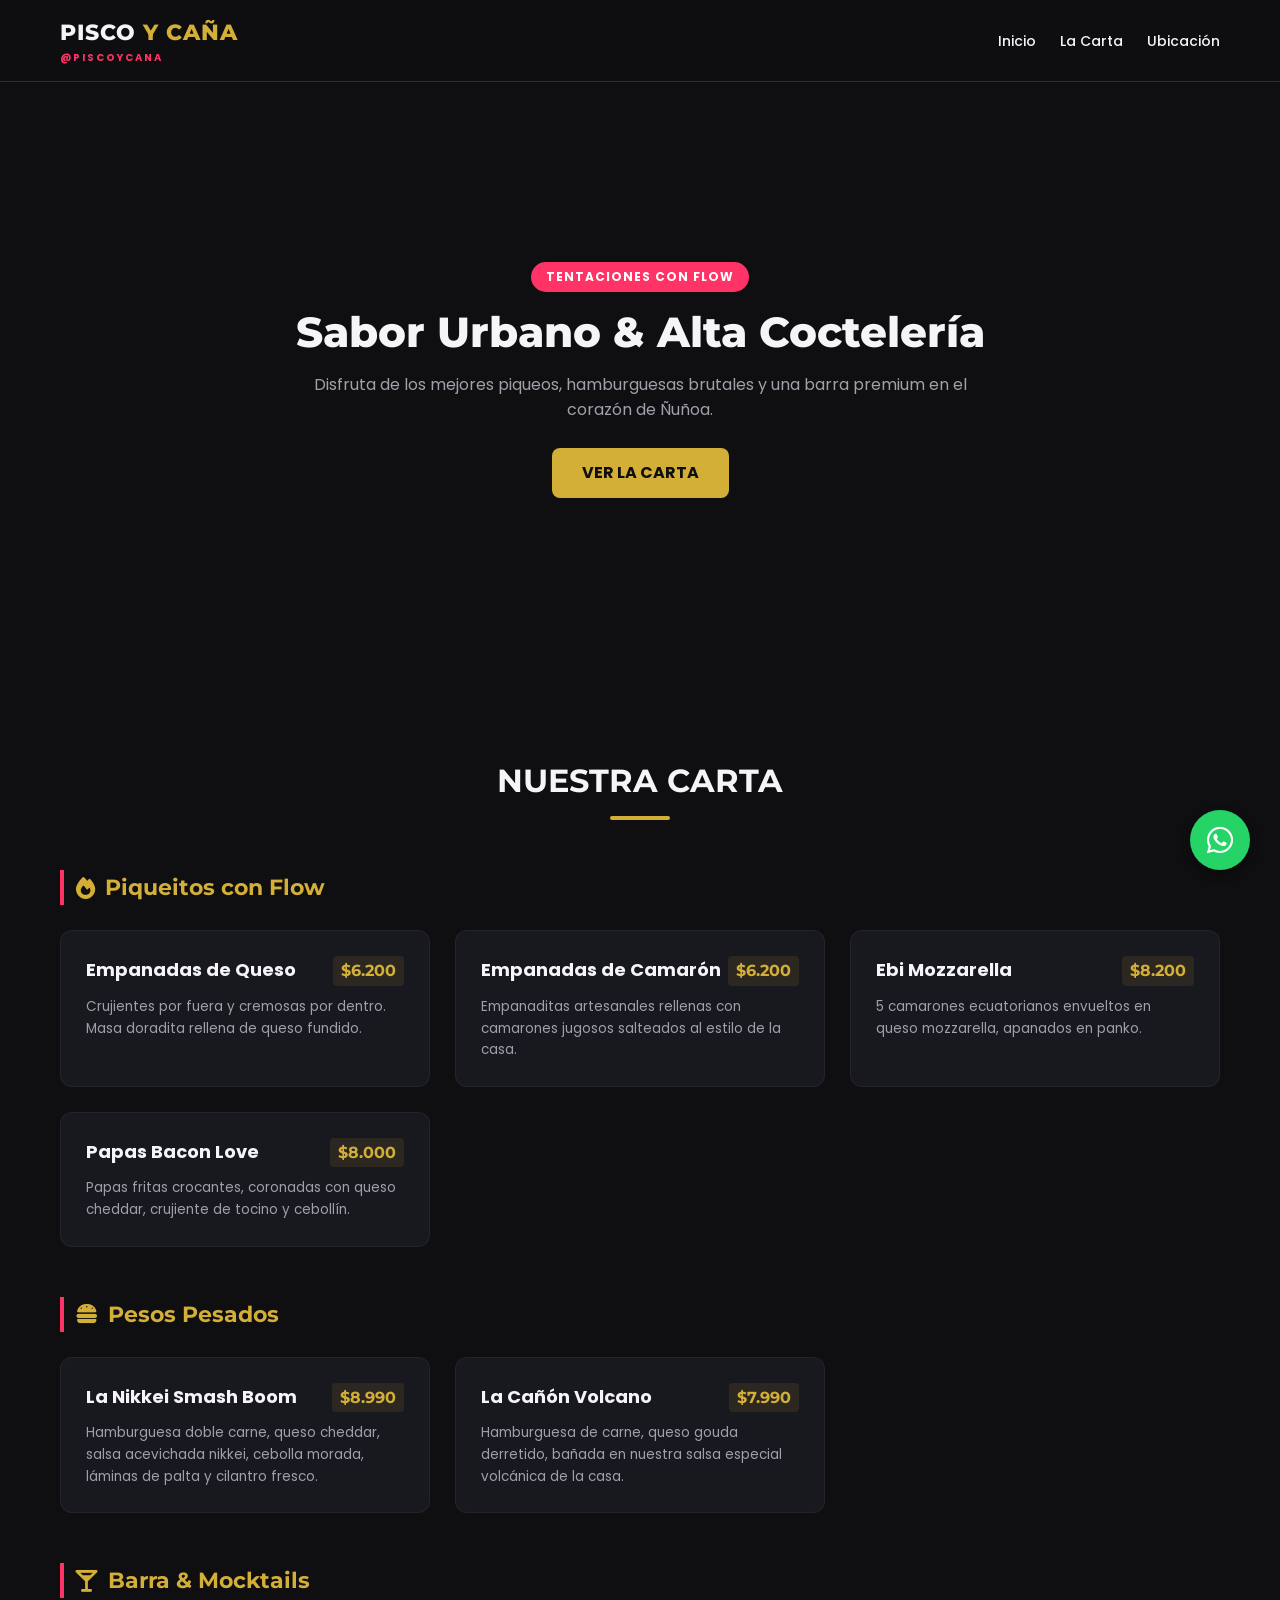
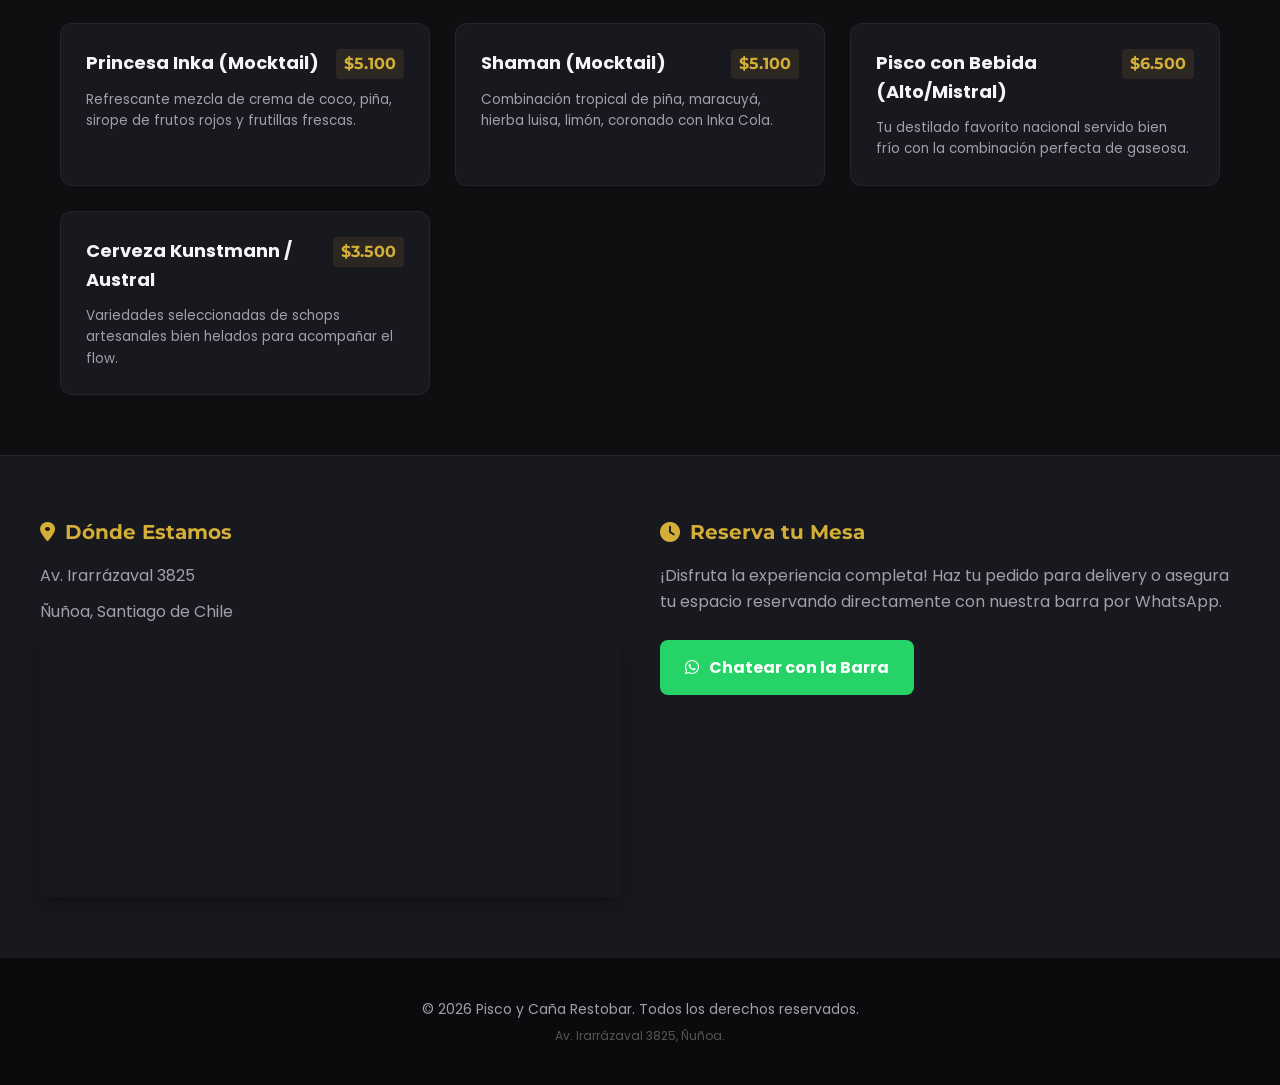
==== index.html @ 6d66ce3b "Add files via upload" ====
<!DOCTYPE html>
<html lang="es">
<head>
    <meta charset="UTF-8">
    <meta name="viewport" content="width=device-width, initial-scale=1.0">
    <title>Pisco y Caña | Restobar Ñuñoa</title>
    <link rel="stylesheet" href="style.css">
    <link rel="stylesheet" href="https://cdnjs.cloudflare.com/ajax/libs/font-awesome/6.4.0/css/all.min.css">
    <link href="https://fonts.googleapis.com/css2?family=Montserrat:wght@400;600;800&family=Poppins:wght@300;500;700&display=swap" rel="stylesheet">
</head>
<body>

    <header>
        <div class="header-container">
            <div class="logo">
                <h1>Pisco <span>y Caña</span></h1>
                <p class="tagline">@PISCOYCANA</p>
            </div>
            <nav>
                <a href="#inicio">Inicio</a>
                <a href="#carta">La Carta</a>
                <a href="#ubicacion">Ubicación</a>
            </nav>
        </div>
    </header>

    <section id="inicio" class="hero">
        <div class="hero-overlay"></div>
        <div class="hero-content">
            <span class="badge">Tentaciones con Flow</span>
            <h2>Sabor Urbano & Alta Coctelería</h2>
            <p>Disfruta de los mejores piqueos, hamburguesas brutales y una barra premium en el corazón de Ñuñoa.</p>
            <a href="#carta" class="btn-primary">Ver la Carta</a>
        </div>
    </section>

    <section id="carta" class="menu-section">
        <div class="section-title">
            <h2>Nuestra Carta</h2>
            <div class="divider"></div>
        </div>

        <div class="menu-category">
            <h3><i class="fa-solid fa-fire"></i> Piqueitos con Flow</h3>
            <div class="menu-grid">
                <div class="menu-item">
                    <div class="item-header">
                        <h4>Empanadas de Queso</h4>
                        <span class="price">$6.200</span>
                    </div>
                    <p>Crujientes por fuera y cremosas por dentro. Masa doradita rellena de queso fundido.</p>
                </div>
                <div class="menu-item">
                    <div class="item-header">
                        <h4>Empanadas de Camarón</h4>
                        <span class="price">$6.200</span>
                    </div>
                    <p>Empanaditas artesanales rellenas con camarones jugosos salteados al estilo de la casa.</p>
                </div>
                <div class="menu-item">
                    <div class="item-header">
                        <h4>Ebi Mozzarella</h4>
                        <span class="price">$8.200</span>
                    </div>
                    <p>5 camarones ecuatorianos envueltos en queso mozzarella, apanados en panko.</p>
                </div>
                <div class="menu-item">
                    <div class="item-header">
                        <h4>Papas Bacon Love</h4>
                        <span class="price">$8.000</span>
                    </div>
                    <p>Papas fritas crocantes, coronadas con queso cheddar, crujiente de tocino y cebollín.</p>
                </div>
            </div>
        </div>

        <div class="menu-category">
            <h3><i class="fa-solid fa-hamburger"></i> Pesos Pesados</h3>
            <div class="menu-grid">
                <div class="menu-item">
                    <div class="item-header">
                        <h4>La Nikkei Smash Boom</h4>
                        <span class="price">$8.990</span>
                    </div>
                    <p>Hamburguesa doble carne, queso cheddar, salsa acevichada nikkei, cebolla morada, láminas de palta y cilantro fresco.</p>
                </div>
                <div class="menu-item">
                    <div class="item-header">
                        <h4>La Cañón Volcano</h4>
                        <span class="price">$7.990</span>
                    </div>
                    <p>Hamburguesa de carne, queso gouda derretido, bañada en nuestra salsa especial volcánica de la casa.</p>
                </div>
            </div>
        </div>

        <div class="menu-category">
            <h3><i class="fa-solid fa-glass-martini-alt"></i> Barra & Mocktails</h3>
            <div class="menu-grid">
                <div class="menu-item">
                    <div class="item-header">
                        <h4>Princesa Inka (Mocktail)</h4>
                        <span class="price">$5.100</span>
                    </div>
                    <p>Refrescante mezcla de crema de coco, piña, sirope de frutos rojos y frutillas frescas.</p>
                </div>
                <div class="menu-item">
                    <div class="item-header">
                        <h4>Shaman (Mocktail)</h4>
                        <span class="price">$5.100</span>
                    </div>
                    <p>Combinación tropical de piña, maracuyá, hierba luisa, limón, coronado con Inka Cola.</p>
                </div>
                <div class="menu-item">
                    <div class="item-header">
                        <h4>Pisco con Bebida (Alto/Mistral)</h4>
                        <span class="price">$6.500</span>
                    </div>
                    <p>Tu destilado favorito nacional servido bien frío con la combinación perfecta de gaseosa.</p>
                </div>
                <div class="menu-item">
                    <div class="item-header">
                        <h4>Cerveza Kunstmann / Austral</h4>
                        <span class="price">$3.500</span>
                    </div>
                    <p>Variedades seleccionadas de schops artesanales bien helados para acompañar el flow.</p>
                </div>
            </div>
        </div>
    </section>

    <section id="ubicacion" class="info-section">
        <div class="info-container">
            <div class="info-block">
                <h3><i class="fa-solid fa-location-dot"></i> Dónde Estamos</h3>
                <p>Av. Irarrázaval 3825</p>
                <p>Ñuñoa, Santiago de Chile</p>
                <div class="map-placeholder">
                    <iframe 
                        src="https://maps.google.com/maps?q=Av%20Irarr%C3%A1zaval%203825%20%C3%B1u%C3%B1oa&t=&z=15&ie=UTF-8&iwloc=&output=embed" 
                        width="100%" height="250" style="border:0; border-radius: 12px;" allowfullscreen="" loading="lazy">
                    </iframe>
                </div>
            </div>
            <div class="info-block">
                <h3><i class="fa-solid fa-clock"></i> Reserva tu Mesa</h3>
                <p>¡Disfruta la experiencia completa! Haz tu pedido para delivery o asegura tu espacio reservando directamente con nuestra barra por WhatsApp.</p>
                <a href="https://wa.me/56967395492?text=Hola%20Pisco%20y%20Ca%C3%B1a%2C%20quiero%20hacer%20una%20reserva%20o%20pedido%20por%20favor" target="_blank" class="btn-whatsapp-large">
                    <i class="fa-brands fa-whatsapp"></i> Chatear con la Barra
                </a>
            </div>
        </div>
    </section>

    <footer>
        <p>© 2026 Pisco y Caña Restobar. Todos los derechos reservados.</p>
        <p class="sub-footer">Av. Irarrázaval 3825, Ñuñoa.</p>
    </footer>

    <a href="https://wa.me/56967395492?text=Hola%20Pisco%20y%20Ca%C3%B1a%2C%20me%20gustar%C3%ADa%20hacer%20una%20consulta" class="whatsapp-float" target="_blank" rel="noopener noreferrer" title="Escríbenos por WhatsApp">
        <i class="fa-brands fa-whatsapp"></i>
    </a>

</body>
</html>
---- style.css ----
/* RESET GENERAL */
* {
    margin: 0;
    padding: 0;
    box-sizing: border-box;
    scroll-behavior: smooth;
}

:root {
    --bg-dark: #0f0f12;
    --bg-card: #18181f;
    --accent-gold: #d4af37;
    --accent-neon: #ff3366;
    --text-white: #f5f5f7;
    --text-muted: #a0a0ab;
    --font-heading: 'Montserrat', sans-serif;
    --font-body: 'Poppins', sans-serif;
}

body {
    background-color: var(--bg-dark);
    color: var(--text-white);
    font-family: var(--font-body);
    line-height: 1.6;
}

/* HEADER Y NAVEGACIÓN */
header {
    background-color: rgba(15, 15, 18, 0.95);
    position: fixed;
    top: 0;
    width: 100%;
    z-index: 1000;
    border-bottom: 1px solid rgba(212, 175, 55, 0.2);
    backdrop-filter: blur(8px);
}

.header-container {
    max-width: 1200px;
    margin: 0 auto;
    display: flex;
    justify-content: space-between;
    align-items: center;
    padding: 15px 20px;
}

.logo h1 {
    font-family: var(--font-heading);
    font-size: 22px;
    font-weight: 800;
    text-transform: uppercase;
    letter-spacing: 1px;
}

.logo span {
    color: var(--accent-gold);
}

.logo .tagline {
    font-size: 10px;
    color: var(--accent-neon);
    letter-spacing: 2px;
    font-weight: bold;
}

nav a {
    color: var(--text-white);
    text-decoration: none;
    margin-left: 20px;
    font-weight: 500;
    font-size: 14px;
    transition: color 0.3s;
}

nav a:hover {
    color: var(--accent-gold);
}

/* HERO SECTION */
.hero {
    height: 70vh;
    background: url('https://images.unsplash.com/photo-1514362545857-3bc16c4c7d1b?q=80&w=1200') no-repeat center center/cover;
    position: relative;
    display: flex;
    align-items: center;
    justify-content: center;
    text-align: center;
    padding: 0 20px;
    margin-top: 65px;
}

.hero-overlay {
    position: absolute;
    top: 0;
    left: 0;
    width: 100%;
    height: 100%;
    background: linear-gradient(to bottom, rgba(15,15,18,0.6), rgba(15,15,18,1));
}

.hero-content {
    position: relative;
    z-index: 10;
    max-width: 700px;
}

.badge {
    background-color: var(--accent-neon);
    color: white;
    padding: 5px 15px;
    border-radius: 50px;
    font-size: 12px;
    font-weight: bold;
    text-transform: uppercase;
    display: inline-block;
    margin-bottom: 15px;
    letter-spacing: 1px;
}

.hero h2 {
    font-family: var(--font-heading);
    font-size: 42px;
    font-weight: 800;
    margin-bottom: 15px;
    line-height: 1.2;
}

.hero p {
    color: var(--text-muted);
    font-size: 16px;
    margin-bottom: 25px;
}

.btn-primary {
    background-color: var(--accent-gold);
    color: var(--bg-dark);
    padding: 12px 30px;
    border-radius: 8px;
    text-decoration: none;
    font-weight: 700;
    text-transform: uppercase;
    transition: transform 0.3s, background-color 0.3s;
    display: inline-block;
}

.btn-primary:hover {
    transform: translateY(-2px);
    background-color: #fff;
}

/* CARTA SECCIÓN */
.menu-section {
    max-width: 1200px;
    margin: 60px auto;
    padding: 0 20px;
}

.section-title {
    text-align: center;
    margin-bottom: 50px;
}

.section-title h2 {
    font-family: var(--font-heading);
    font-size: 32px;
    text-transform: uppercase;
}

.divider {
    width: 60px;
    height: 4px;
    background-color: var(--accent-gold);
    margin: 10px auto 0;
    border-radius: 2px;
}

.menu-category {
    margin-bottom: 50px;
}

.menu-category h3 {
    font-family: var(--font-heading);
    color: var(--accent-gold);
    font-size: 22px;
    margin-bottom: 25px;
    border-left: 4px solid var(--accent-neon);
    padding-left: 12px;
    display: flex;
    align-items: center;
    gap: 10px;
}

.menu-grid {
    display: grid;
    grid-template-columns: repeat(auto-fill, minmax(340px, 1fr));
    gap: 25px;
}

.menu-item {
    background-color: var(--bg-card);
    padding: 25px;
    border-radius: 12px;
    border: 1px solid rgba(255, 255, 255, 0.05);
    transition: transform 0.3s, border-color 0.3s;
}

.menu-item:hover {
    transform: translateY(-4px);
    border-color: rgba(212, 175, 55, 0.3);
}

.item-header {
    display: flex;
    justify-content: space-between;
    align-items: flex-start;
    margin-bottom: 10px;
}

.item-header h4 {
    font-size: 18px;
    font-weight: 700;
    color: var(--text-white);
}

.price {
    color: var(--accent-gold);
    font-weight: 700;
    font-family: var(--font-heading);
    font-size: 16px;
    background-color: rgba(212, 175, 55, 0.1);
    padding: 2px 8px;
    border-radius: 4px;
}

.menu-item p {
    color: var(--text-muted);
    font-size: 13.5px;
}

/* INFORMACIÓN & RESERVAS */
.info-section {
    background-color: var(--bg-card);
    padding: 60px 20px;
    border-top: 1px solid rgba(255, 255, 255, 0.05);
}

.info-container {
    max-width: 1200px;
    margin: 0 auto;
    display: grid;
    grid-template-columns: repeat(auto-fit, minmax(300px, 1fr));
    gap: 40px;
}

.info-block h3 {
    font-family: var(--font-heading);
    color: var(--accent-gold);
    font-size: 20px;
    margin-bottom: 15px;
    display: flex;
    align-items: center;
    gap: 10px;
}

.info-block p {
    color: var(--text-muted);
    margin-bottom: 10px;
}

.map-placeholder {
    margin-top: 15px;
    box-shadow: 0 10px 20px rgba(0,0,0,0.3);
}

.btn-whatsapp-large {
    background-color: #25d366;
    color: white;
    padding: 15px 25px;
    border-radius: 8px;
    text-decoration: none;
    font-weight: 700;
    display: inline-flex;
    align-items: center;
    gap: 10px;
    margin-top: 15px;
    transition: background-color 0.3s, transform 0.3s;
}

.btn-whatsapp-large:hover {
    background-color: #1ebd58;
    transform: translateY(-2px);
}

/* FOOTER */
footer {
    text-align: center;
    padding: 40px 20px;
    border-top: 1px solid rgba(255, 255, 255, 0.05);
    background-color: #0b0b0d;
}

footer p {
    font-size: 14px;
    color: var(--text-muted);
}

.sub-footer {
    font-size: 12px;
    color: rgba(255, 255, 255, 0.3);
    margin-top: 5px;
}

/* BOTÓN FLOTANTE WHATSAPP */
.whatsapp-float {
    position: fixed;
    width: 60px;
    height: 60px;
    bottom: 30px;
    right: 30px;
    background-color: #25d366;
    color: #fff;
    border-radius: 50px;
    text-align: center;
    font-size: 30px;
    box-shadow: 0px 4px 10px rgba(0, 0, 0, 0.4);
    z-index: 100;
    display: flex;
    align-items: center;
    justify-content: center;
    text-decoration: none;
    transition: transform 0.3s ease;
}

.whatsapp-float:hover {
    transform: scale(1.1);
    background-color: #1ebd58;
}

/* RESPONSIVE DESIGN (Pantallas Pequeñas) */
@media (max-width: 768px) {
    .header-container {
        flex-direction: column;
        gap: 10px;
    }
    
    nav a {
        margin: 0 10px;
    }

    .hero h2 {
        font-size: 30px;
    }

    .menu-grid {
        grid-template-columns: 1fr;
    }
}
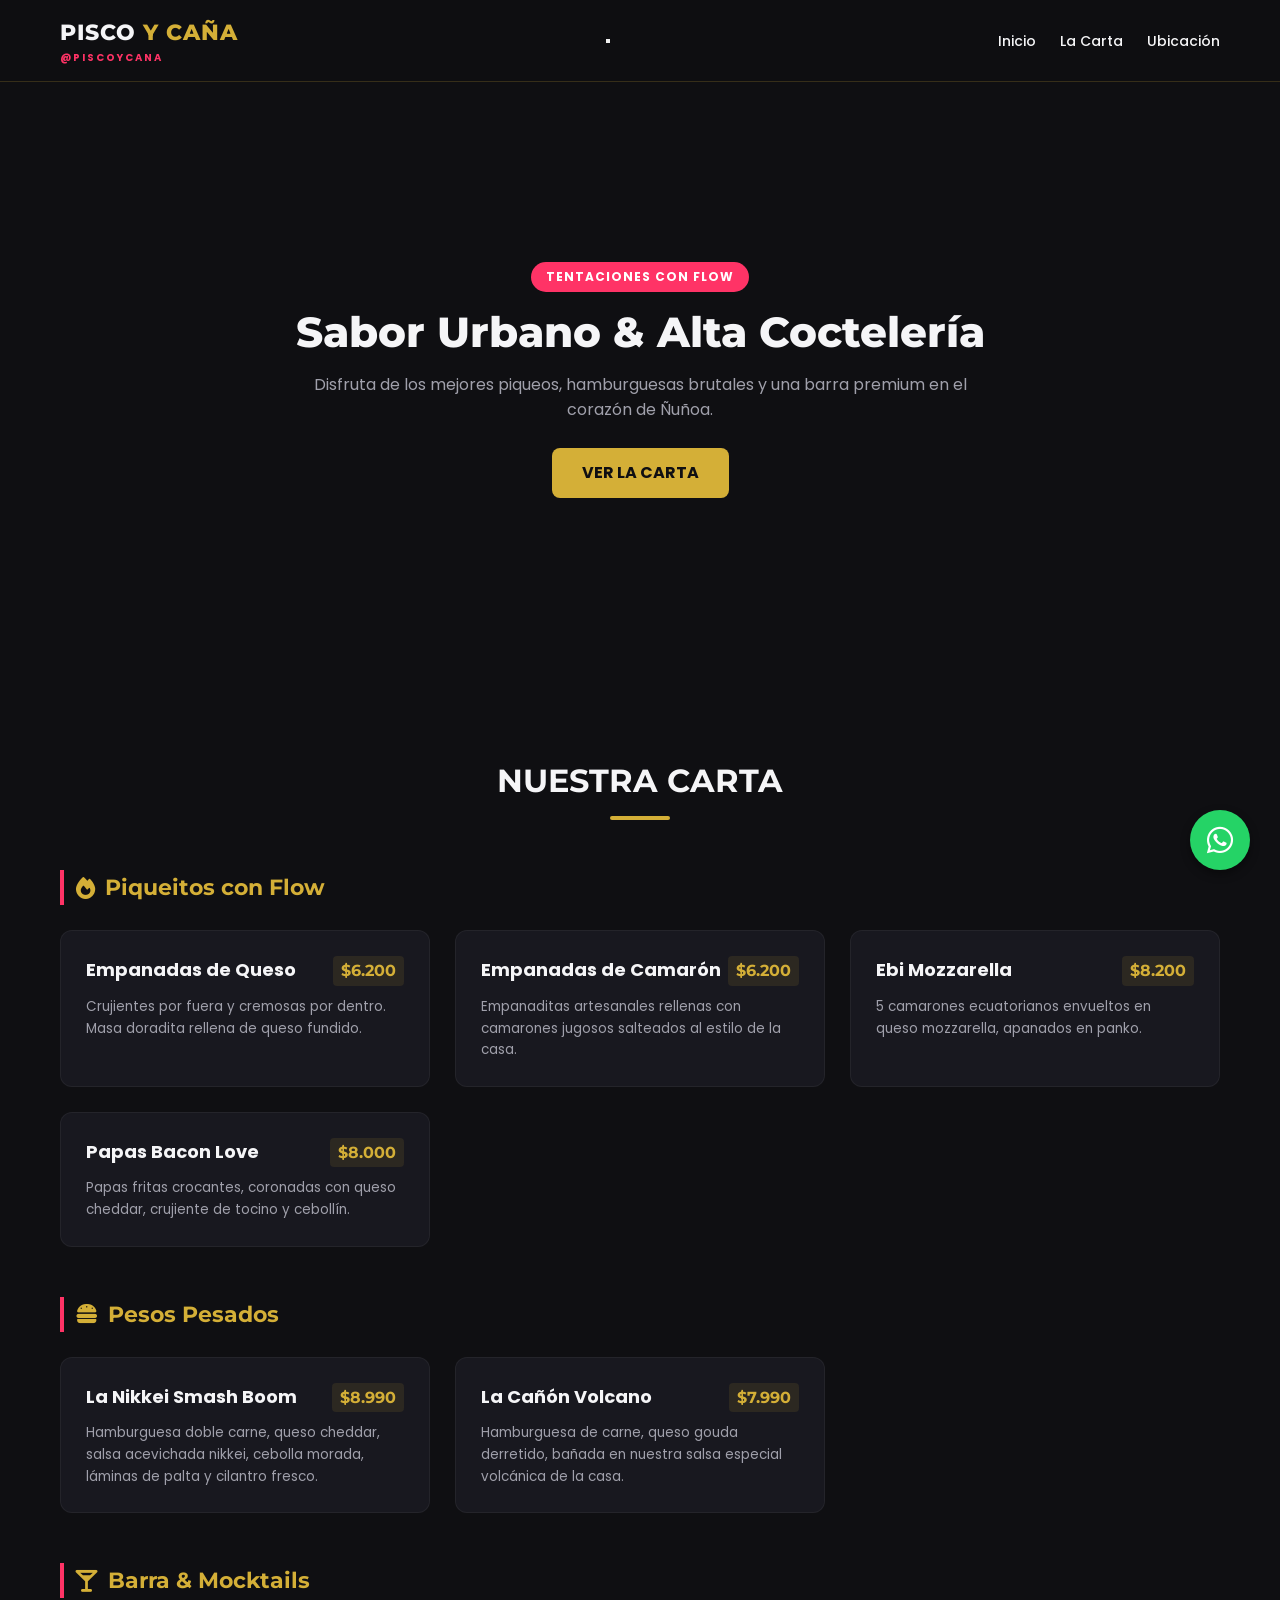
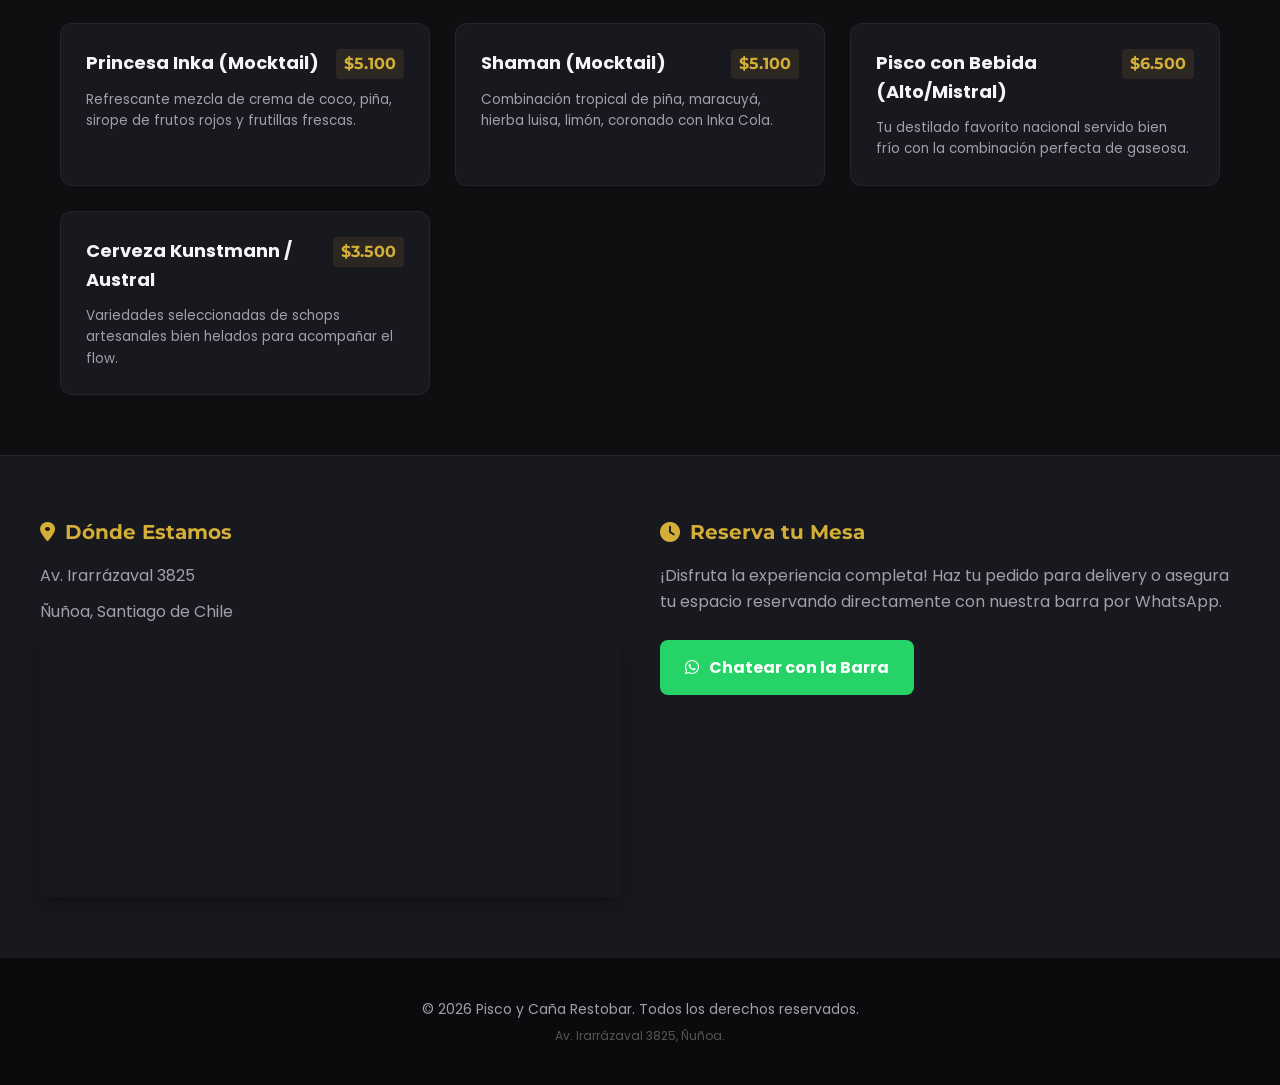
==== commit d980fba0: "Implement navigation toggle and script for mobile menu Add navigation toggle functionality and impro" ====
--- a/index.html
+++ b/index.html
@@ -16,7 +16,14 @@
                 <h1>Pisco <span>y Caña</span></h1>
                 <p class="tagline">@PISCOYCANA</p>
             </div>
-            <nav>
+
+            <button class="nav-toggle" id="navToggle" aria-label="Abrir menú" aria-expanded="false">
+                <span></span>
+                <span></span>
+                <span></span>
+            </button>
+
+            <nav id="mainNav">
                 <a href="#inicio">Inicio</a>
                 <a href="#carta">La Carta</a>
                 <a href="#ubicacion">Ubicación</a>
@@ -136,8 +143,8 @@
                 <p>Av. Irarrázaval 3825</p>
                 <p>Ñuñoa, Santiago de Chile</p>
                 <div class="map-placeholder">
-                    <iframe 
-                        src="https://maps.google.com/maps?q=Av%20Irarr%C3%A1zaval%203825%20%C3%B1u%C3%B1oa&t=&z=15&ie=UTF-8&iwloc=&output=embed" 
+                    <iframe
+                        src="https://maps.google.com/maps?q=Av%20Irarr%C3%A1zaval%203825%20%C3%B1u%C3%B1oa&t=&z=15&ie=UTF-8&iwloc=&output=embed"
                         width="100%" height="250" style="border:0; border-radius: 12px;" allowfullscreen="" loading="lazy">
                     </iframe>
                 </div>
@@ -161,5 +168,26 @@
         <i class="fa-brands fa-whatsapp"></i>
     </a>
 
+    <script>
+        const navToggle = document.getElementById('navToggle');
+        const mainNav = document.getElementById('mainNav');
+
+        navToggle.addEventListener('click', () => {
+            const isOpen = mainNav.classList.toggle('is-open');
+            navToggle.classList.toggle('is-active', isOpen);
+            navToggle.setAttribute('aria-expanded', isOpen);
+            document.body.classList.toggle('nav-open', isOpen);
+        });
+
+        mainNav.querySelectorAll('a').forEach(link => {
+            link.addEventListener('click', () => {
+                mainNav.classList.remove('is-open');
+                navToggle.classList.remove('is-active');
+                navToggle.setAttribute('aria-expanded', 'false');
+                document.body.classList.remove('nav-open');
+            });
+        });
+    </script>
+
 </body>
-</html>+</html>
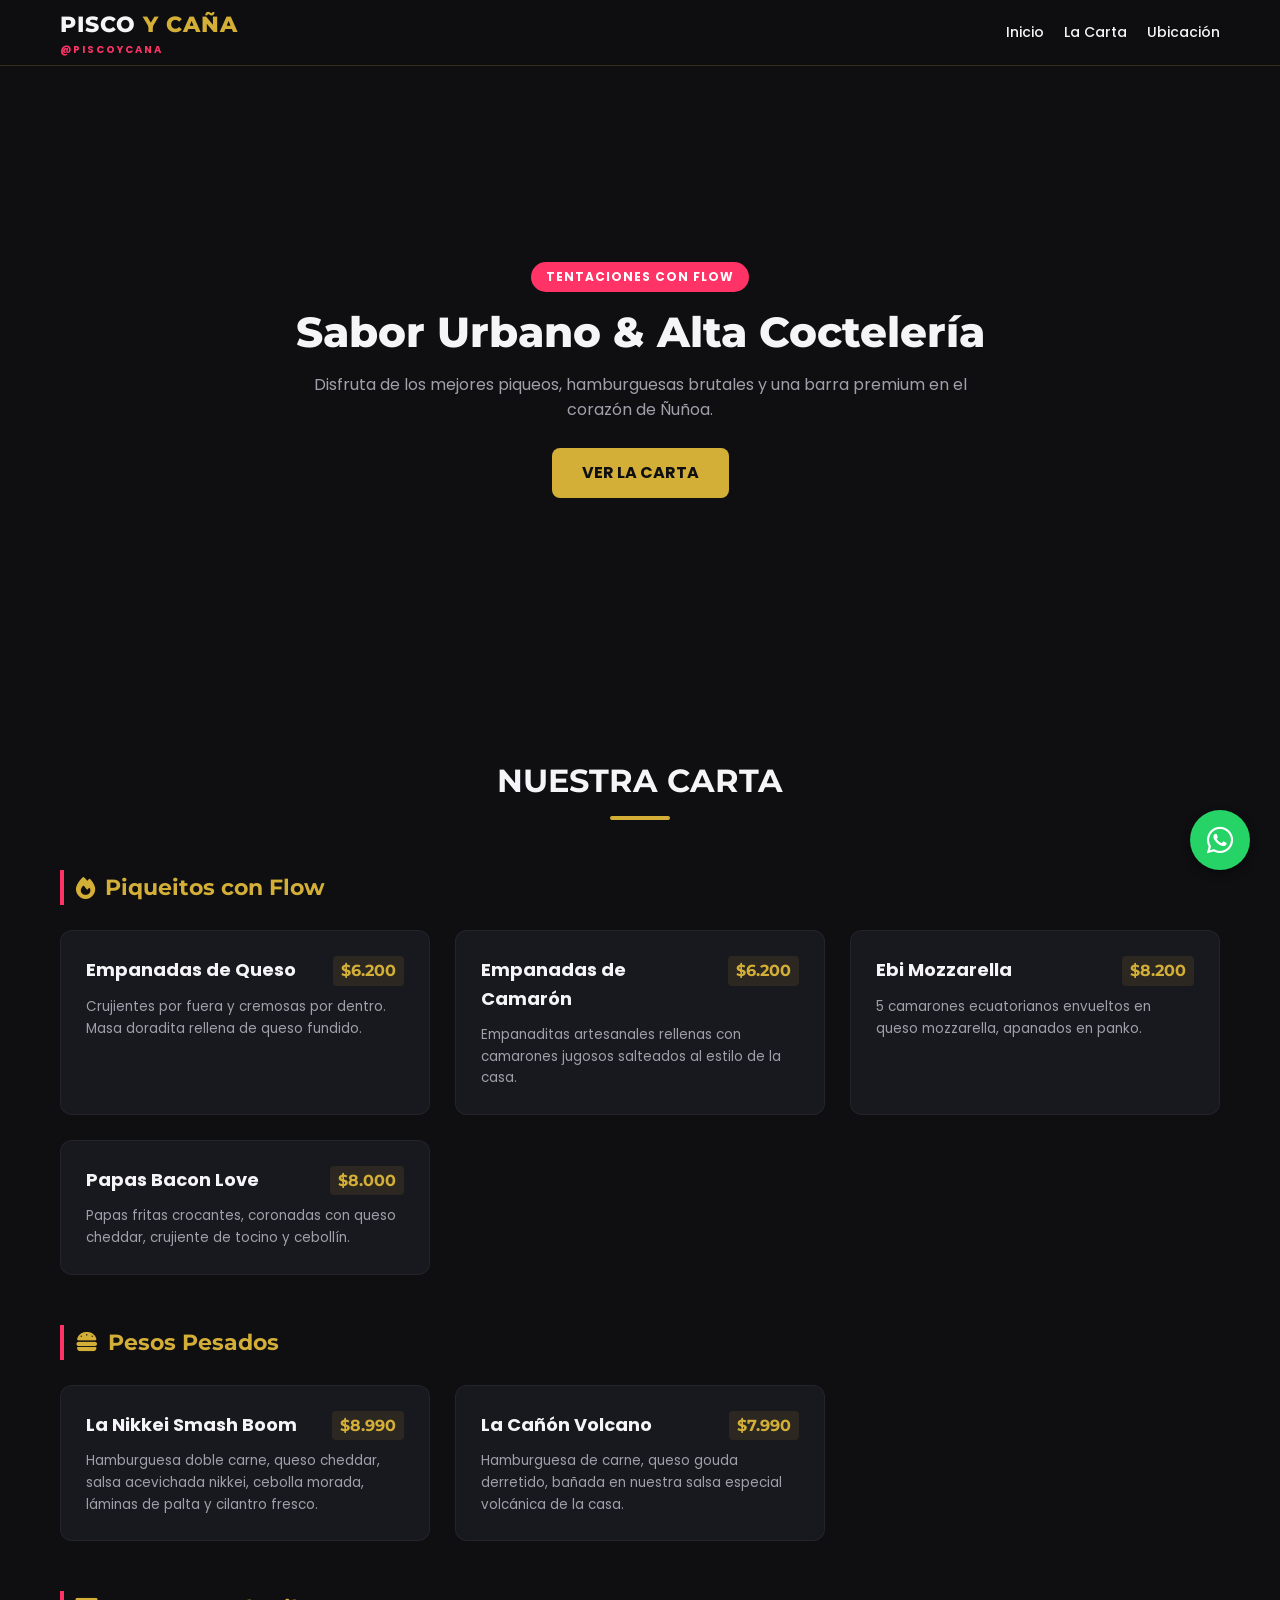
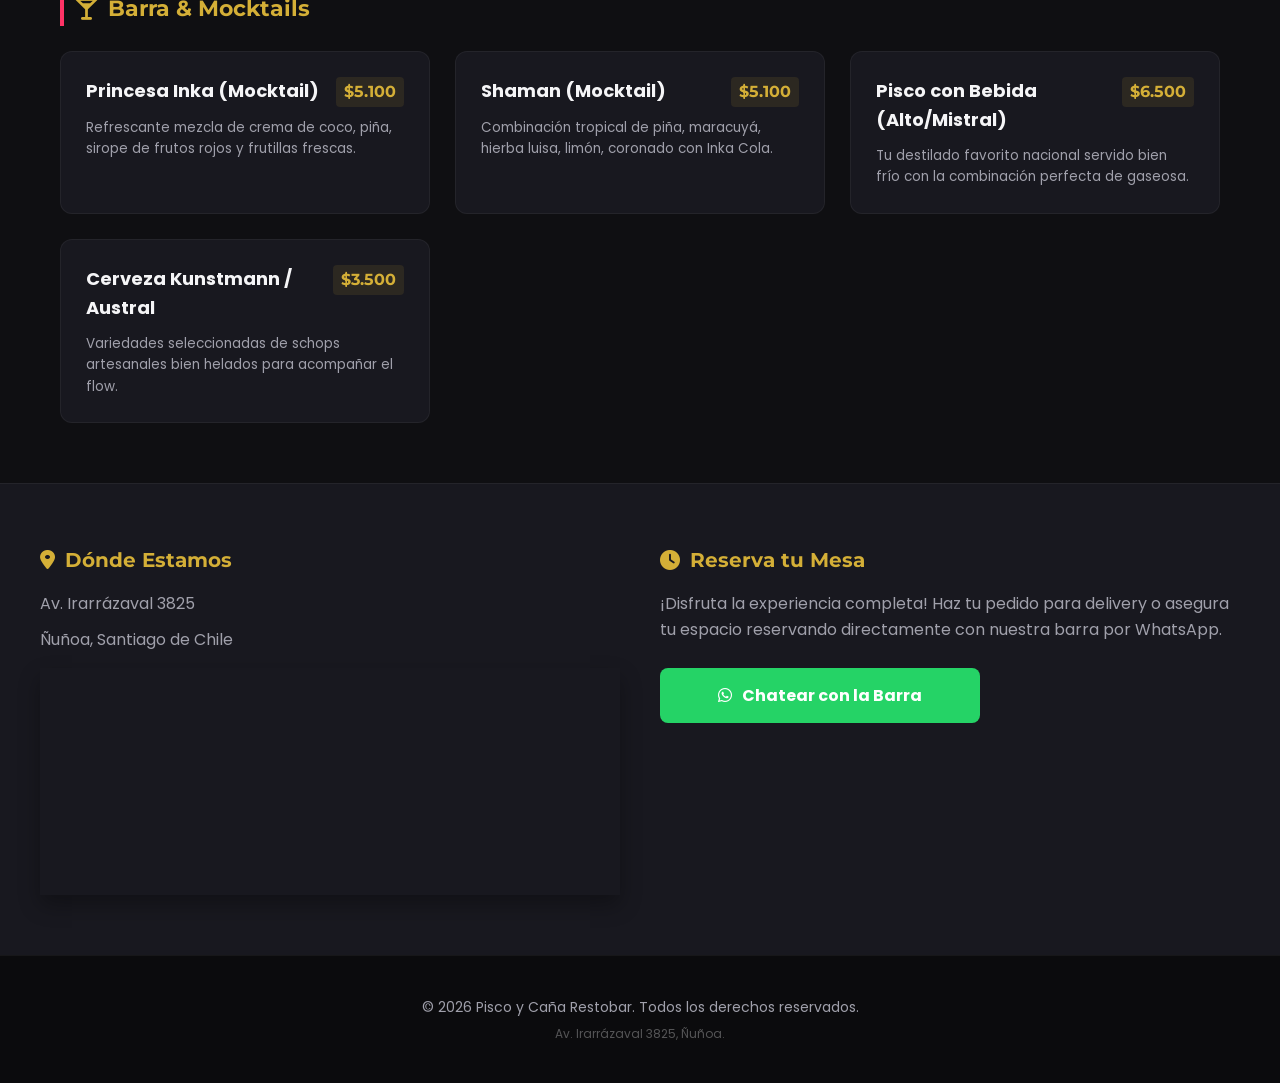
==== commit 6c1fc978: "Improve navigation toggle script in index.html Refactor navigation toggle functionality for better r" ====
--- a/index.html
+++ b/index.html
@@ -144,9 +144,9 @@
                 <p>Ñuñoa, Santiago de Chile</p>
                 <div class="map-placeholder">
                     <iframe
-                        src="https://maps.google.com/maps?q=Av%20Irarr%C3%A1zaval%203825%20%C3%B1u%C3%B1oa&t=&z=15&ie=UTF-8&iwloc=&output=embed"
-                        width="100%" height="250" style="border:0; border-radius: 12px;" allowfullscreen="" loading="lazy">
-                    </iframe>
+    src="https://maps.google.com/maps?q=Av%20Irarr%C3%A1zaval%203825%20%C3%B1u%C3%B1oa&t=&z=15&ie=UTF-8&iwloc=&output=embed"
+    width="100%" height="250" style="border:0; border-radius: 12px;" allowfullscreen="" loading="lazy">
+</iframe>
                 </div>
             </div>
             <div class="info-block">
@@ -169,25 +169,31 @@
     </a>
 
     <script>
-        const navToggle = document.getElementById('navToggle');
-        const mainNav = document.getElementById('mainNav');
+        document.addEventListener('DOMContentLoaded', () => {
+            const navToggle = document.getElementById('navToggle');
+            const mainNav = document.getElementById('mainNav');
+            const body = document.body;
 
-        navToggle.addEventListener('click', () => {
-            const isOpen = mainNav.classList.toggle('is-open');
-            navToggle.classList.toggle('is-active', isOpen);
-            navToggle.setAttribute('aria-expanded', isOpen);
-            document.body.classList.toggle('nav-open', isOpen);
-        });
+            // Función única para alternar estados del menú
+            function toggleMenu() {
+                const isOpen = mainNav.classList.toggle('is-open');
+                navToggle.classList.toggle('is-active', isOpen);
+                navToggle.setAttribute('aria-expanded', isOpen);
+                body.classList.toggle('nav-open', isOpen);
+            }
 
-        mainNav.querySelectorAll('a').forEach(link => {
-            link.addEventListener('click', () => {
-                mainNav.classList.remove('is-open');
-                navToggle.classList.remove('is-active');
-                navToggle.setAttribute('aria-expanded', 'false');
-                document.body.classList.remove('nav-open');
+            // Evento al hacer clic en el botón hamburguesa
+            navToggle.addEventListener('click', toggleMenu);
+
+            // Cerrar menú automáticamente cuando se hace clic en cualquier enlace interno de navegación
+            mainNav.querySelectorAll('a').forEach(link => {
+                link.addEventListener('click', () => {
+                    if (mainNav.classList.contains('is-open')) {
+                        toggleMenu();
+                    }
+                });
             });
         });
     </script>
-
 </body>
 </html>
--- a/style.css
+++ b/style.css
@@ -15,6 +15,11 @@
     --text-muted: #a0a0ab;
     --font-heading: 'Montserrat', sans-serif;
     --font-body: 'Poppins', sans-serif;
+    --header-height: 65px;
+}
+
+html {
+    -webkit-text-size-adjust: 100%;
 }
 
 body {
@@ -22,6 +27,16 @@
     color: var(--text-white);
     font-family: var(--font-body);
     line-height: 1.6;
+    overflow-x: hidden;
+}
+
+body.nav-open {
+    overflow: hidden;
+}
+
+img {
+    max-width: 100%;
+    display: block;
 }
 
 /* HEADER Y NAVEGACIÓN */
@@ -41,15 +56,17 @@
     display: flex;
     justify-content: space-between;
     align-items: center;
-    padding: 15px 20px;
+    padding: 12px 20px;
+    height: var(--header-height);
 }
 
 .logo h1 {
     font-family: var(--font-heading);
-    font-size: 22px;
+    font-size: clamp(18px, 4vw, 22px);
     font-weight: 800;
     text-transform: uppercase;
     letter-spacing: 1px;
+    white-space: nowrap;
 }
 
 .logo span {
@@ -61,6 +78,11 @@
     color: var(--accent-neon);
     letter-spacing: 2px;
     font-weight: bold;
+}
+
+nav {
+    display: flex;
+    align-items: center;
 }
 
 nav a {
@@ -76,17 +98,54 @@
     color: var(--accent-gold);
 }
 
+/* Botón hamburguesa (oculto en escritorio) */
+.nav-toggle {
+    display: none;
+    flex-direction: column;
+    justify-content: center;
+    align-items: center;
+    gap: 5px;
+    width: 44px;
+    height: 44px;
+    background: none;
+    border: none;
+    cursor: pointer;
+    z-index: 1001;
+}
+
+.nav-toggle span {
+    display: block;
+    width: 26px;
+    height: 2px;
+    background-color: var(--text-white);
+    border-radius: 2px;
+    transition: transform 0.3s ease, opacity 0.3s ease;
+}
+
+.nav-toggle.is-active span:nth-child(1) {
+    transform: translateY(7px) rotate(45deg);
+}
+
+.nav-toggle.is-active span:nth-child(2) {
+    opacity: 0;
+}
+
+.nav-toggle.is-active span:nth-child(3) {
+    transform: translateY(-7px) rotate(-45deg);
+}
+
 /* HERO SECTION */
 .hero {
-    height: 70vh;
+    min-height: 70vh;
+    min-height: 70dvh;
     background: url('https://images.unsplash.com/photo-1514362545857-3bc16c4c7d1b?q=80&w=1200') no-repeat center center/cover;
     position: relative;
     display: flex;
     align-items: center;
     justify-content: center;
     text-align: center;
-    padding: 0 20px;
-    margin-top: 65px;
+    padding: 40px 20px;
+    margin-top: var(--header-height);
 }
 
 .hero-overlay {
@@ -119,7 +178,7 @@
 
 .hero h2 {
     font-family: var(--font-heading);
-    font-size: 42px;
+    font-size: clamp(26px, 6vw, 42px);
     font-weight: 800;
     margin-bottom: 15px;
     line-height: 1.2;
@@ -127,14 +186,14 @@
 
 .hero p {
     color: var(--text-muted);
-    font-size: 16px;
+    font-size: clamp(14px, 3.5vw, 16px);
     margin-bottom: 25px;
 }
 
 .btn-primary {
     background-color: var(--accent-gold);
     color: var(--bg-dark);
-    padding: 12px 30px;
+    padding: 14px 30px;
     border-radius: 8px;
     text-decoration: none;
     font-weight: 700;
@@ -162,7 +221,7 @@
 
 .section-title h2 {
     font-family: var(--font-heading);
-    font-size: 32px;
+    font-size: clamp(24px, 5vw, 32px);
     text-transform: uppercase;
 }
 
@@ -181,7 +240,7 @@
 .menu-category h3 {
     font-family: var(--font-heading);
     color: var(--accent-gold);
-    font-size: 22px;
+    font-size: clamp(18px, 4vw, 22px);
     margin-bottom: 25px;
     border-left: 4px solid var(--accent-neon);
     padding-left: 12px;
@@ -213,11 +272,12 @@
     display: flex;
     justify-content: space-between;
     align-items: flex-start;
+    gap: 10px;
     margin-bottom: 10px;
 }
 
 .item-header h4 {
-    font-size: 18px;
+    font-size: clamp(16px, 4vw, 18px);
     font-weight: 700;
     color: var(--text-white);
 }
@@ -226,10 +286,12 @@
     color: var(--accent-gold);
     font-weight: 700;
     font-family: var(--font-heading);
-    font-size: 16px;
+    font-size: 15px;
     background-color: rgba(212, 175, 55, 0.1);
-    padding: 2px 8px;
+    padding: 3px 9px;
     border-radius: 4px;
+    white-space: nowrap;
+    flex-shrink: 0;
 }
 
 .menu-item p {
@@ -255,7 +317,7 @@
 .info-block h3 {
     font-family: var(--font-heading);
     color: var(--accent-gold);
-    font-size: 20px;
+    font-size: clamp(18px, 4vw, 20px);
     margin-bottom: 15px;
     display: flex;
     align-items: center;
@@ -270,6 +332,12 @@
 .map-placeholder {
     margin-top: 15px;
     box-shadow: 0 10px 20px rgba(0,0,0,0.3);
+}
+
+.map-placeholder iframe {
+    width: 100%;
+    height: 100%;
+    min-height: 220px;
 }
 
 .btn-whatsapp-large {
@@ -281,8 +349,11 @@
     font-weight: 700;
     display: inline-flex;
     align-items: center;
+    justify-content: center;
     gap: 10px;
     margin-top: 15px;
+    width: 100%;
+    max-width: 320px;
     transition: background-color 0.3s, transform 0.3s;
 }
 
@@ -336,6 +407,463 @@
     background-color: #1ebd58;
 }
 
+/* ============================= */
+/* RESPONSIVE DESIGN — TABLET    */
+/* ============================= */
+@media (max-width: 900px) {
+    .menu-grid {
+        grid-template-columns: repeat(auto-fill, minmax(280px, 1fr));
+    }
+}
+
+/* ============================= */
+/* RESPONSIVE DESIGN — MÓVIL     */
+/* ============================= */
+@media (max-width: 768px) {
+
+    /* Header con menú hamburguesa */
+    .header-container {
+        padding: 10px 20px;
+    }
+
+    .nav-toggle {
+        display: flex;
+    }
+
+    nav {
+        position: fixed;
+        top: var(--header-height);
+        left: 0;
+        width: 100%;
+        height: calc(100dvh - var(--header-height));
+        background-color: rgba(15, 15, 18, 0.98);
+        backdrop-filter: blur(10px);
+        flex-direction: column;
+        justify-content: center;
+        align-items: center;
+        gap: 10px;
+        transform: translateX(100%);
+        opacity: 0;
+        visibility: hidden;
+        transition: transform 0.35s ease, opacity 0.35s ease, visibility 0.35s;
+    }
+
+    nav.is-open {
+        transform: translateX(0);
+        opacity: 1;
+        visibility: visible;
+    }
+
+    nav a {
+        margin-left: 0;
+        font-size: 20px;
+        padding: 14px 0;
+        width: 100%;
+        text-align: center;
+    }
+
+    /* Hero */
+    .hero {
+        min-height: 65vh;
+        min-height: 65dvh;
+        padding: 30px 20px;
+    }
+
+    /* Carta */
+    .menu-section {
+        margin: 45px auto;
+    }
+
+    .menu-grid {
+        grid-template-columns: 1fr;
+        gap: 18px;
+    }
+
+    .menu-item {
+        padding: 20px;
+    }
+
+    /* Reservas */
+    .info-section {
+        padding: 45px 20px;
+    }
+
+    .info-container {
+        gap: 35px;
+    }
+
+    .btn-whatsapp-large {
+        width: 100%;
+        max-width: none;
+    }
+
+    /* Botón flotante más discreto en móvil */
+    .whatsapp-float {
+        width: 52px;
+        height: 52px;
+        font-size: 26px;
+        bottom: 20px;
+        right: 20px;
+    }
+}
+
+/* ============================= */
+/* RESPONSIVE DESIGN — MÓVIL XS  */
+/* ============================= */
+@media (max-width: 400px) {
+    .logo .tagline {
+        display: none;
+    }
+
+    .item-header {
+        flex-wrap: wrap;
+    }
+
+    .menu-item {
+        padding: 16px;
+    }
+
+    .hero-content {
+        padding: 0 5px;
+    }
+}/* RESET GENERAL */
+* {
+    margin: 0;
+    padding: 0;
+    box-sizing: border-box;
+    scroll-behavior: smooth;
+}
+
+:root {
+    --bg-dark: #0f0f12;
+    --bg-card: #18181f;
+    --accent-gold: #d4af37;
+    --accent-neon: #ff3366;
+    --text-white: #f5f5f7;
+    --text-muted: #a0a0ab;
+    --font-heading: 'Montserrat', sans-serif;
+    --font-body: 'Poppins', sans-serif;
+}
+
+body {
+    background-color: var(--bg-dark);
+    color: var(--text-white);
+    font-family: var(--font-body);
+    line-height: 1.6;
+}
+
+/* HEADER Y NAVEGACIÓN */
+header {
+    background-color: rgba(15, 15, 18, 0.95);
+    position: fixed;
+    top: 0;
+    width: 100%;
+    z-index: 1000;
+    border-bottom: 1px solid rgba(212, 175, 55, 0.2);
+    backdrop-filter: blur(8px);
+}
+
+.header-container {
+    max-width: 1200px;
+    margin: 0 auto;
+    display: flex;
+    justify-content: space-between;
+    align-items: center;
+    padding: 15px 20px;
+}
+
+.logo h1 {
+    font-family: var(--font-heading);
+    font-size: 22px;
+    font-weight: 800;
+    text-transform: uppercase;
+    letter-spacing: 1px;
+}
+
+.logo span {
+    color: var(--accent-gold);
+}
+
+.logo .tagline {
+    font-size: 10px;
+    color: var(--accent-neon);
+    letter-spacing: 2px;
+    font-weight: bold;
+}
+
+nav a {
+    color: var(--text-white);
+    text-decoration: none;
+    margin-left: 20px;
+    font-weight: 500;
+    font-size: 14px;
+    transition: color 0.3s;
+}
+
+nav a:hover {
+    color: var(--accent-gold);
+}
+
+/* HERO SECTION */
+.hero {
+    height: 70vh;
+    background: url('https://images.unsplash.com/photo-1514362545857-3bc16c4c7d1b?q=80&w=1200') no-repeat center center/cover;
+    position: relative;
+    display: flex;
+    align-items: center;
+    justify-content: center;
+    text-align: center;
+    padding: 0 20px;
+    margin-top: 65px;
+}
+
+.hero-overlay {
+    position: absolute;
+    top: 0;
+    left: 0;
+    width: 100%;
+    height: 100%;
+    background: linear-gradient(to bottom, rgba(15,15,18,0.6), rgba(15,15,18,1));
+}
+
+.hero-content {
+    position: relative;
+    z-index: 10;
+    max-width: 700px;
+}
+
+.badge {
+    background-color: var(--accent-neon);
+    color: white;
+    padding: 5px 15px;
+    border-radius: 50px;
+    font-size: 12px;
+    font-weight: bold;
+    text-transform: uppercase;
+    display: inline-block;
+    margin-bottom: 15px;
+    letter-spacing: 1px;
+}
+
+.hero h2 {
+    font-family: var(--font-heading);
+    font-size: 42px;
+    font-weight: 800;
+    margin-bottom: 15px;
+    line-height: 1.2;
+}
+
+.hero p {
+    color: var(--text-muted);
+    font-size: 16px;
+    margin-bottom: 25px;
+}
+
+.btn-primary {
+    background-color: var(--accent-gold);
+    color: var(--bg-dark);
+    padding: 12px 30px;
+    border-radius: 8px;
+    text-decoration: none;
+    font-weight: 700;
+    text-transform: uppercase;
+    transition: transform 0.3s, background-color 0.3s;
+    display: inline-block;
+}
+
+.btn-primary:hover {
+    transform: translateY(-2px);
+    background-color: #fff;
+}
+
+/* CARTA SECCIÓN */
+.menu-section {
+    max-width: 1200px;
+    margin: 60px auto;
+    padding: 0 20px;
+}
+
+.section-title {
+    text-align: center;
+    margin-bottom: 50px;
+}
+
+.section-title h2 {
+    font-family: var(--font-heading);
+    font-size: 32px;
+    text-transform: uppercase;
+}
+
+.divider {
+    width: 60px;
+    height: 4px;
+    background-color: var(--accent-gold);
+    margin: 10px auto 0;
+    border-radius: 2px;
+}
+
+.menu-category {
+    margin-bottom: 50px;
+}
+
+.menu-category h3 {
+    font-family: var(--font-heading);
+    color: var(--accent-gold);
+    font-size: 22px;
+    margin-bottom: 25px;
+    border-left: 4px solid var(--accent-neon);
+    padding-left: 12px;
+    display: flex;
+    align-items: center;
+    gap: 10px;
+}
+
+.menu-grid {
+    display: grid;
+    grid-template-columns: repeat(auto-fill, minmax(340px, 1fr));
+    gap: 25px;
+}
+
+.menu-item {
+    background-color: var(--bg-card);
+    padding: 25px;
+    border-radius: 12px;
+    border: 1px solid rgba(255, 255, 255, 0.05);
+    transition: transform 0.3s, border-color 0.3s;
+}
+
+.menu-item:hover {
+    transform: translateY(-4px);
+    border-color: rgba(212, 175, 55, 0.3);
+}
+
+.item-header {
+    display: flex;
+    justify-content: space-between;
+    align-items: flex-start;
+    margin-bottom: 10px;
+}
+
+.item-header h4 {
+    font-size: 18px;
+    font-weight: 700;
+    color: var(--text-white);
+}
+
+.price {
+    color: var(--accent-gold);
+    font-weight: 700;
+    font-family: var(--font-heading);
+    font-size: 16px;
+    background-color: rgba(212, 175, 55, 0.1);
+    padding: 2px 8px;
+    border-radius: 4px;
+}
+
+.menu-item p {
+    color: var(--text-muted);
+    font-size: 13.5px;
+}
+
+/* INFORMACIÓN & RESERVAS */
+.info-section {
+    background-color: var(--bg-card);
+    padding: 60px 20px;
+    border-top: 1px solid rgba(255, 255, 255, 0.05);
+}
+
+.info-container {
+    max-width: 1200px;
+    margin: 0 auto;
+    display: grid;
+    grid-template-columns: repeat(auto-fit, minmax(300px, 1fr));
+    gap: 40px;
+}
+
+.info-block h3 {
+    font-family: var(--font-heading);
+    color: var(--accent-gold);
+    font-size: 20px;
+    margin-bottom: 15px;
+    display: flex;
+    align-items: center;
+    gap: 10px;
+}
+
+.info-block p {
+    color: var(--text-muted);
+    margin-bottom: 10px;
+}
+
+.map-placeholder {
+    margin-top: 15px;
+    box-shadow: 0 10px 20px rgba(0,0,0,0.3);
+}
+
+.btn-whatsapp-large {
+    background-color: #25d366;
+    color: white;
+    padding: 15px 25px;
+    border-radius: 8px;
+    text-decoration: none;
+    font-weight: 700;
+    display: inline-flex;
+    align-items: center;
+    gap: 10px;
+    margin-top: 15px;
+    transition: background-color 0.3s, transform 0.3s;
+}
+
+.btn-whatsapp-large:hover {
+    background-color: #1ebd58;
+    transform: translateY(-2px);
+}
+
+/* FOOTER */
+footer {
+    text-align: center;
+    padding: 40px 20px;
+    border-top: 1px solid rgba(255, 255, 255, 0.05);
+    background-color: #0b0b0d;
+}
+
+footer p {
+    font-size: 14px;
+    color: var(--text-muted);
+}
+
+.sub-footer {
+    font-size: 12px;
+    color: rgba(255, 255, 255, 0.3);
+    margin-top: 5px;
+}
+
+/* BOTÓN FLOTANTE WHATSAPP */
+.whatsapp-float {
+    position: fixed;
+    width: 60px;
+    height: 60px;
+    bottom: 30px;
+    right: 30px;
+    background-color: #25d366;
+    color: #fff;
+    border-radius: 50px;
+    text-align: center;
+    font-size: 30px;
+    box-shadow: 0px 4px 10px rgba(0, 0, 0, 0.4);
+    z-index: 100;
+    display: flex;
+    align-items: center;
+    justify-content: center;
+    text-decoration: none;
+    transition: transform 0.3s ease;
+}
+
+.whatsapp-float:hover {
+    transform: scale(1.1);
+    background-color: #1ebd58;
+}
+
 /* RESPONSIVE DESIGN (Pantallas Pequeñas) */
 @media (max-width: 768px) {
     .header-container {
@@ -354,4 +882,4 @@
     .menu-grid {
         grid-template-columns: 1fr;
     }
-}+}
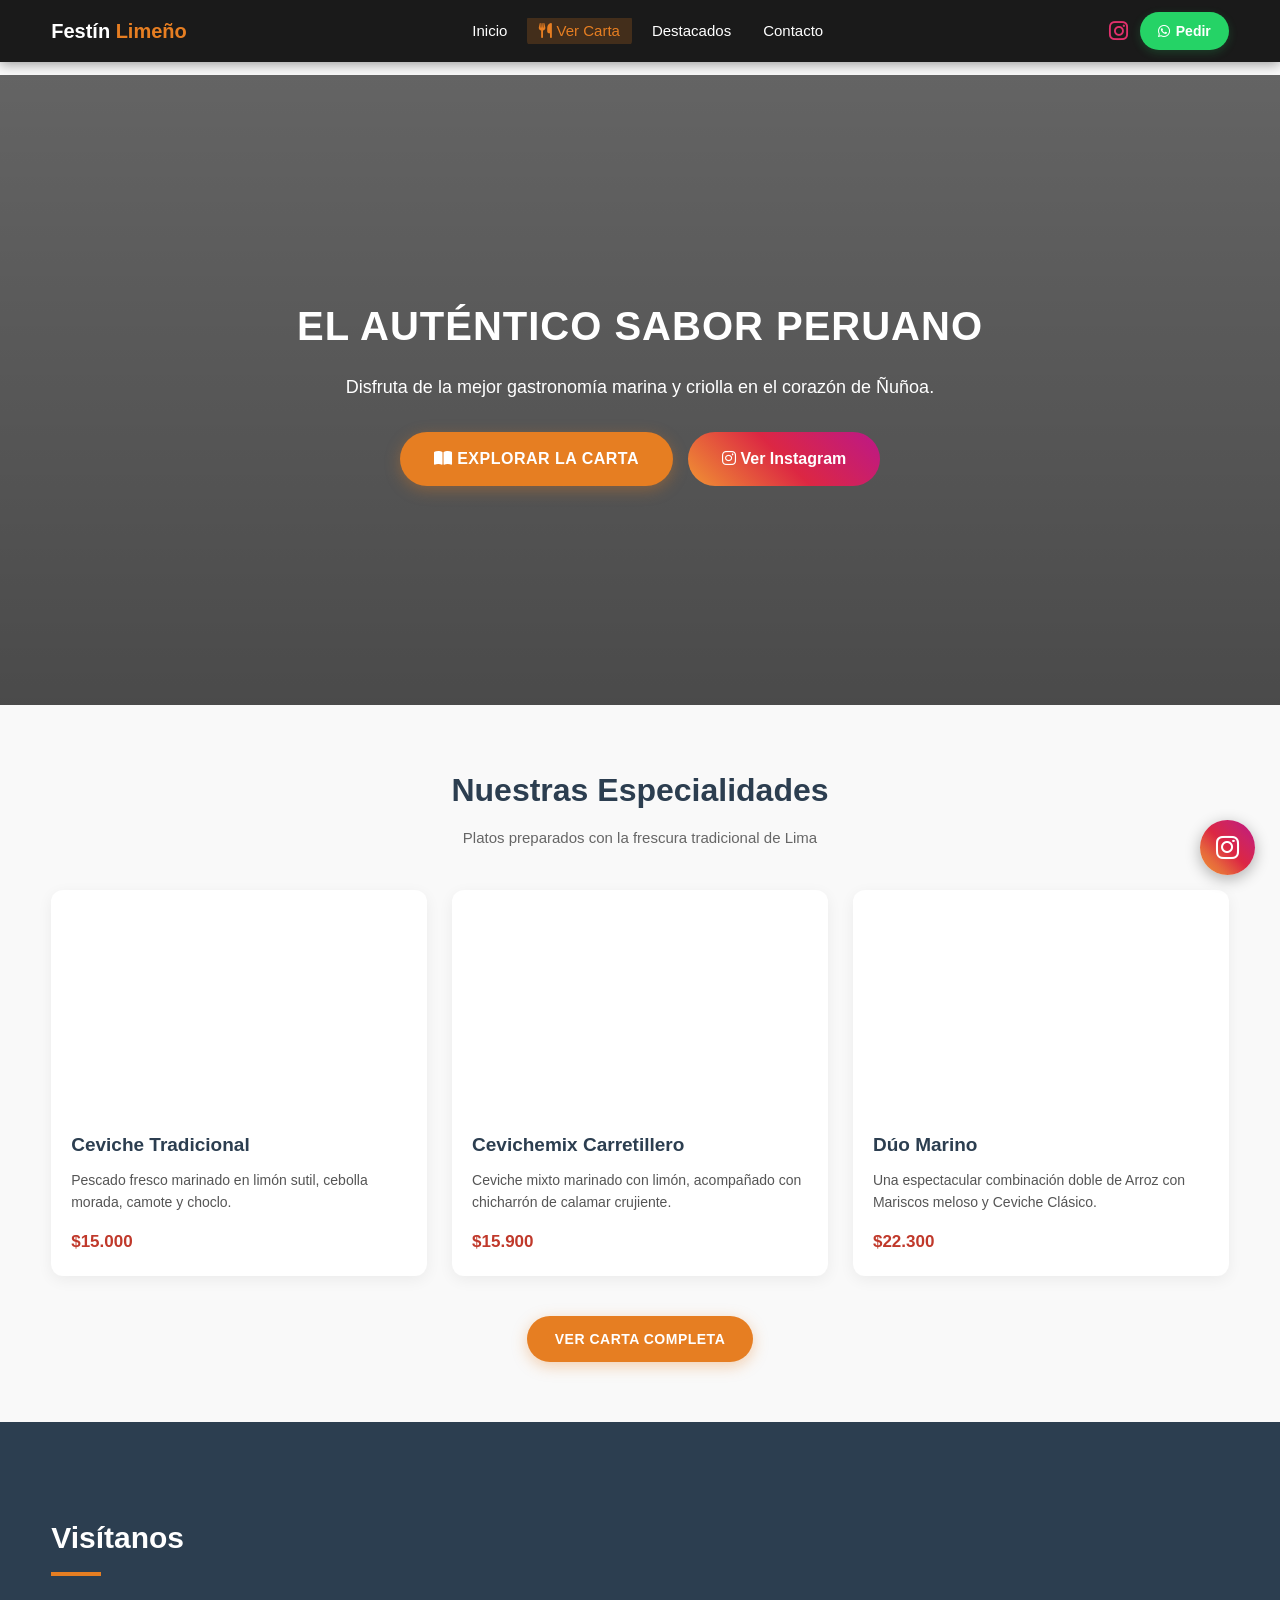
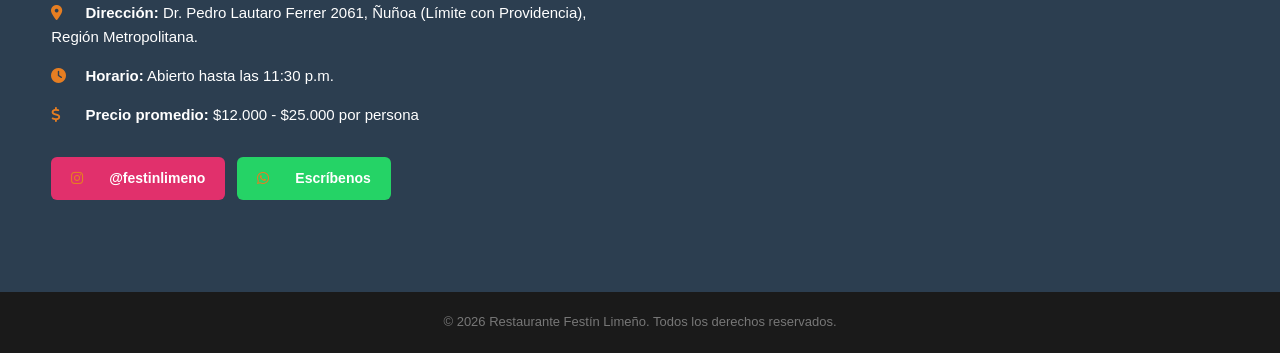
==== commit f81ce992: "Add files via upload" ====
--- a/index.html
+++ b/index.html
@@ -3,197 +3,113 @@
 <head>
     <meta charset="UTF-8">
     <meta name="viewport" content="width=device-width, initial-scale=1.0">
-    <title>Pisco y Caña | Restobar Ñuñoa</title>
-    <link rel="stylesheet" href="style.css">
+    <title>Restaurante Festín Limeño | Sabor Peruano en Ñuñoa</title>
+    <link rel="stylesheet" href="styles.css">
     <link rel="stylesheet" href="https://cdnjs.cloudflare.com/ajax/libs/font-awesome/6.4.0/css/all.min.css">
-    <link href="https://fonts.googleapis.com/css2?family=Montserrat:wght@400;600;800&family=Poppins:wght@300;500;700&display=swap" rel="stylesheet">
 </head>
 <body>
 
+    <a href="https://www.instagram.com/festinlimeno/" target="_blank" class="instagram-floating-btn" title="Síguenos en Instagram">
+        <i class="fa-brands fa-instagram"></i>
+    </a>
+
     <header>
-        <div class="header-container">
-            <div class="logo">
-                <h1>Pisco <span>y Caña</span></h1>
-                <p class="tagline">@PISCOYCANA</p>
+        <div class="navbar container">
+            <div class="logo"><a href="index.html" style="color:inherit; text-decoration:none;">Festín <span>Limeño</span></a></div>
+            
+            <nav class="nav-scroll">
+                <ul>
+                    <li><a href="index.html#inicio">Inicio</a></li>
+                    <li><a href="carta.html" class="active-link"><i class="fa-solid fa-utensils"></i> Ver Carta</a></li>
+                    <li><a href="index.html#menu">Destacados</a></li>
+                    <li><a href="index.html#contacto">Contacto</a></li>
+                </ul>
+            </nav>
+
+            <div class="header-actions">
+                <a href="https://www.instagram.com/festinlimeno/" target="_blank" class="nav-insta-icon" title="Instagram">
+                    <i class="fa-brands fa-instagram"></i>
+                </a>
+                <a href="https://wa.me/56929966404" target="_blank" class="btn-header-wsp">
+                    <i class="fa-brands fa-whatsapp"></i> <span>Pedir</span>
+                </a>
             </div>
-
-            <button class="nav-toggle" id="navToggle" aria-label="Abrir menú" aria-expanded="false">
-                <span></span>
-                <span></span>
-                <span></span>
-            </button>
-
-            <nav id="mainNav">
-                <a href="#inicio">Inicio</a>
-                <a href="#carta">La Carta</a>
-                <a href="#ubicacion">Ubicación</a>
-            </nav>
         </div>
     </header>
 
     <section id="inicio" class="hero">
-        <div class="hero-overlay"></div>
-        <div class="hero-content">
-            <span class="badge">Tentaciones con Flow</span>
-            <h2>Sabor Urbano & Alta Coctelería</h2>
-            <p>Disfruta de los mejores piqueos, hamburguesas brutales y una barra premium en el corazón de Ñuñoa.</p>
-            <a href="#carta" class="btn-primary">Ver la Carta</a>
-        </div>
-    </section>
-
-    <section id="carta" class="menu-section">
-        <div class="section-title">
-            <h2>Nuestra Carta</h2>
-            <div class="divider"></div>
-        </div>
-
-        <div class="menu-category">
-            <h3><i class="fa-solid fa-fire"></i> Piqueitos con Flow</h3>
-            <div class="menu-grid">
-                <div class="menu-item">
-                    <div class="item-header">
-                        <h4>Empanadas de Queso</h4>
-                        <span class="price">$6.200</span>
-                    </div>
-                    <p>Crujientes por fuera y cremosas por dentro. Masa doradita rellena de queso fundido.</p>
-                </div>
-                <div class="menu-item">
-                    <div class="item-header">
-                        <h4>Empanadas de Camarón</h4>
-                        <span class="price">$6.200</span>
-                    </div>
-                    <p>Empanaditas artesanales rellenas con camarones jugosos salteados al estilo de la casa.</p>
-                </div>
-                <div class="menu-item">
-                    <div class="item-header">
-                        <h4>Ebi Mozzarella</h4>
-                        <span class="price">$8.200</span>
-                    </div>
-                    <p>5 camarones ecuatorianos envueltos en queso mozzarella, apanados en panko.</p>
-                </div>
-                <div class="menu-item">
-                    <div class="item-header">
-                        <h4>Papas Bacon Love</h4>
-                        <span class="price">$8.000</span>
-                    </div>
-                    <p>Papas fritas crocantes, coronadas con queso cheddar, crujiente de tocino y cebollín.</p>
-                </div>
-            </div>
-        </div>
-
-        <div class="menu-category">
-            <h3><i class="fa-solid fa-hamburger"></i> Pesos Pesados</h3>
-            <div class="menu-grid">
-                <div class="menu-item">
-                    <div class="item-header">
-                        <h4>La Nikkei Smash Boom</h4>
-                        <span class="price">$8.990</span>
-                    </div>
-                    <p>Hamburguesa doble carne, queso cheddar, salsa acevichada nikkei, cebolla morada, láminas de palta y cilantro fresco.</p>
-                </div>
-                <div class="menu-item">
-                    <div class="item-header">
-                        <h4>La Cañón Volcano</h4>
-                        <span class="price">$7.990</span>
-                    </div>
-                    <p>Hamburguesa de carne, queso gouda derretido, bañada en nuestra salsa especial volcánica de la casa.</p>
-                </div>
-            </div>
-        </div>
-
-        <div class="menu-category">
-            <h3><i class="fa-solid fa-glass-martini-alt"></i> Barra & Mocktails</h3>
-            <div class="menu-grid">
-                <div class="menu-item">
-                    <div class="item-header">
-                        <h4>Princesa Inka (Mocktail)</h4>
-                        <span class="price">$5.100</span>
-                    </div>
-                    <p>Refrescante mezcla de crema de coco, piña, sirope de frutos rojos y frutillas frescas.</p>
-                </div>
-                <div class="menu-item">
-                    <div class="item-header">
-                        <h4>Shaman (Mocktail)</h4>
-                        <span class="price">$5.100</span>
-                    </div>
-                    <p>Combinación tropical de piña, maracuyá, hierba luisa, limón, coronado con Inka Cola.</p>
-                </div>
-                <div class="menu-item">
-                    <div class="item-header">
-                        <h4>Pisco con Bebida (Alto/Mistral)</h4>
-                        <span class="price">$6.500</span>
-                    </div>
-                    <p>Tu destilado favorito nacional servido bien frío con la combinación perfecta de gaseosa.</p>
-                </div>
-                <div class="menu-item">
-                    <div class="item-header">
-                        <h4>Cerveza Kunstmann / Austral</h4>
-                        <span class="price">$3.500</span>
-                    </div>
-                    <p>Variedades seleccionadas de schops artesanales bien helados para acompañar el flow.</p>
-                </div>
+        <div class="hero-content container">
+            <h1>El Auténtico Sabor Peruano</h1>
+            <p>Disfruta de la mejor gastronomía marina y criolla en el corazón de Ñuñoa.</p>
+            <div class="hero-buttons">
+                <a href="carta.html" class="btn-primary"><i class="fa-solid fa-book-open"></i> Explorar la Carta</a>
+                <a href="https://www.instagram.com/festinlimeno/" target="_blank" class="btn-instagram-hero"><i class="fa-brands fa-instagram"></i> Ver Instagram</a>
             </div>
         </div>
     </section>
 
-    <section id="ubicacion" class="info-section">
-        <div class="info-container">
-            <div class="info-block">
-                <h3><i class="fa-solid fa-location-dot"></i> Dónde Estamos</h3>
-                <p>Av. Irarrázaval 3825</p>
-                <p>Ñuñoa, Santiago de Chile</p>
-                <div class="map-placeholder">
-                    <iframe
-    src="https://maps.google.com/maps?q=Av%20Irarr%C3%A1zaval%203825%20%C3%B1u%C3%B1oa&t=&z=15&ie=UTF-8&iwloc=&output=embed"
-    width="100%" height="250" style="border:0; border-radius: 12px;" allowfullscreen="" loading="lazy">
-</iframe>
+    <section id="menu" class="menu-section container">
+        <h2 class="section-title">Nuestras Especialidades</h2>
+        <p class="section-subtitle">Platos preparados con la frescura tradicional de Lima</p>
+        
+        <div class="menu-grid">
+            <div class="menu-card">
+                <div class="card-img" style="background-image: url('https://images.unsplash.com/photo-1544025162-d76694265947?auto=format&fit=crop&q=80&w=600');"></div>
+                <div class="card-info">
+                    <h3>Ceviche Tradicional</h3>
+                    <p>Pescado fresco marinado en limón sutil, cebolla morada, camote y choclo.</p>
+                    <span class="price">$15.000</span>
                 </div>
             </div>
-            <div class="info-block">
-                <h3><i class="fa-solid fa-clock"></i> Reserva tu Mesa</h3>
-                <p>¡Disfruta la experiencia completa! Haz tu pedido para delivery o asegura tu espacio reservando directamente con nuestra barra por WhatsApp.</p>
-                <a href="https://wa.me/56967395492?text=Hola%20Pisco%20y%20Ca%C3%B1a%2C%20quiero%20hacer%20una%20reserva%20o%20pedido%20por%20favor" target="_blank" class="btn-whatsapp-large">
-                    <i class="fa-brands fa-whatsapp"></i> Chatear con la Barra
-                </a>
+
+            <div class="menu-card">
+                <div class="card-img" style="background-image: url('https://images.unsplash.com/photo-1534422298391-e4f8c172dddb?auto=format&fit=crop&q=80&w=600');"></div>
+                <div class="card-info">
+                    <h3>Cevichemix Carretillero</h3>
+                    <p>Ceviche mixto marinado con limón, acompañado con chicharrón de calamar crujiente.</p>
+                    <span class="price">$15.900</span>
+                </div>
+            </div>
+
+            <div class="menu-card">
+                <div class="card-img" style="background-image: url('https://images.unsplash.com/photo-1608897013039-887f21d8c804?auto=format&fit=crop&q=80&w=600');"></div>
+                <div class="card-info">
+                    <h3>Dúo Marino</h3>
+                    <p>Una espectacular combinación doble de Arroz con Mariscos meloso y Ceviche Clásico.</p>
+                    <span class="price">$22.300</span>
+                </div>
+            </div>
+        </div>
+        
+        <div style="margin-top: 40px;">
+            <a href="carta.html" class="btn-primary" style="padding: 12px 28px; font-size: 14px;">Ver Carta Completa</a>
+        </div>
+    </section>
+
+    <section id="contacto" class="info-section">
+        <div class="info-container container">
+            <div class="info-box">
+                <h2>Visítanos</h2>
+                <hr>
+                <p><i class="fa-solid fa-location-dot"></i> <strong>Dirección:</strong> Dr. Pedro Lautaro Ferrer 2061, Ñuñoa (Límite con Providencia), Región Metropolitana.</p>
+                <p><i class="fa-solid fa-clock"></i> <strong>Horario:</strong> Abierto hasta las 11:30 p.m.</p>
+                <p><i class="fa-solid fa-dollar-sign"></i> <strong>Precio promedio:</strong> $12.000 - $25.000 por persona</p>
+                
+                <div class="social-links">
+                    <a href="https://www.instagram.com/festinlimeno/" target="_blank" class="insta-link"><i class="fa-brands fa-instagram"></i> @festinlimeno</a>
+                    <a href="https://wa.me/56929966404" target="_blank" class="wsp-link"><i class="fa-brands fa-whatsapp"></i> Escríbenos</a>
+                </div>
+            </div>
+
+            <div class="map-box">
+                <iframe src="https://www.google.com/maps/embed?pb=!1m18!1m12!1m3!1d3329.1763784112104!2d-70.6105342!3d-33.444747!2m3!1f0!2f0!3f0!3m2!1i1024!2i768!4f13.1!3m3!1m2!1s0x9662cf77f6b9766d%3A0xe54e5884e8bdfdf3!2sDr.%20Pedro%20Lautaro%20Ferrer%202061%2C%20Providencia%2C%20%C3%91u%C3%B1oa%2C%20Regi%C3%B3n%20Metropolitana!5e0!3m2!1ses-419!2scl!4v1710000000000!5m2!1ses-419!2scl" width="100%" height="350" style="border:0; border-radius: 12px;" allowfullscreen="" loading="lazy" referrerpolicy="no-referrer-when-downgrade"></iframe>
             </div>
         </div>
     </section>
 
     <footer>
-        <p>© 2026 Pisco y Caña Restobar. Todos los derechos reservados.</p>
-        <p class="sub-footer">Av. Irarrázaval 3825, Ñuñoa.</p>
+        <p>© 2026 Restaurante Festín Limeño. Todos los derechos reservados.</p>
     </footer>
 
-    <a href="https://wa.me/56967395492?text=Hola%20Pisco%20y%20Ca%C3%B1a%2C%20me%20gustar%C3%ADa%20hacer%20una%20consulta" class="whatsapp-float" target="_blank" rel="noopener noreferrer" title="Escríbenos por WhatsApp">
-        <i class="fa-brands fa-whatsapp"></i>
-    </a>
-
-    <script>
-        document.addEventListener('DOMContentLoaded', () => {
-            const navToggle = document.getElementById('navToggle');
-            const mainNav = document.getElementById('mainNav');
-            const body = document.body;
-
-            // Función única para alternar estados del menú
-            function toggleMenu() {
-                const isOpen = mainNav.classList.toggle('is-open');
-                navToggle.classList.toggle('is-active', isOpen);
-                navToggle.setAttribute('aria-expanded', isOpen);
-                body.classList.toggle('nav-open', isOpen);
-            }
-
-            // Evento al hacer clic en el botón hamburguesa
-            navToggle.addEventListener('click', toggleMenu);
-
-            // Cerrar menú automáticamente cuando se hace clic en cualquier enlace interno de navegación
-            mainNav.querySelectorAll('a').forEach(link => {
-                link.addEventListener('click', () => {
-                    if (mainNav.classList.contains('is-open')) {
-                        toggleMenu();
-                    }
-                });
-            });
-        });
-    </script>
 </body>
-</html>
+</html>
--- a/styles.css
+++ b/styles.css
@@ -0,0 +1,569 @@
+/* ==========================================================================
+   VARIABLES Y CONFIGURACIÓN INICIAL
+   ========================================================================== */
+:root {
+    --primary-color: #e67e22; 
+    --secondary-color: #2c3e50; 
+    --dark-color: #1a1a1a;
+    --light-color: #f9f9f9;
+    --accent-color: #c0392b;
+    --insta-color: #e1306c;
+    --wsp-color: #25d366;
+}
+
+* {
+    margin: 0;
+    padding: 0;
+    box-sizing: border-box;
+    font-family: 'Segoe UI', Tahoma, Geneva, Verdana, sans-serif;
+}
+
+html {
+    scroll-behavior: smooth;
+}
+
+body {
+    background-color: var(--light-color);
+    color: var(--dark-color);
+    line-height: 1.6;
+    padding-top: 75px; 
+}
+
+.container {
+    width: 92%;
+    max-width: 1200px;
+    margin: 0 auto;
+}
+
+/* ==========================================================================
+   BARRA DE NAVEGACIÓN COHESIVA
+   ========================================================================== */
+header {
+    background-color: #1a1a1a;
+    position: fixed;
+    width: 100%;
+    top: 0;
+    left: 0;
+    z-index: 1000;
+    box-shadow: 0 2px 12px rgba(0,0,0,0.4);
+}
+
+.navbar {
+    display: flex;
+    justify-content: space-between;
+    align-items: center;
+    padding: 12px 0;
+    gap: 15px;
+}
+
+.logo {
+    color: #fff;
+    font-size: 20px;
+    font-weight: bold;
+    white-space: nowrap;
+    flex-shrink: 0;
+}
+
+.logo span {
+    color: var(--primary-color);
+}
+
+.nav-scroll {
+    display: flex;
+    align-items: center;
+    overflow-x: auto;
+    scrollbar-width: none; 
+}
+
+.nav-scroll::-webkit-scrollbar {
+    display: none; 
+}
+
+nav ul {
+    display: flex;
+    list-style: none;
+    align-items: center;
+    gap: 8px;
+}
+
+nav ul li a {
+    color: #fff;
+    text-decoration: none;
+    padding: 6px 12px;
+    font-size: 15px;
+    font-weight: 500;
+    white-space: nowrap; 
+    transition: color 0.3s;
+}
+
+nav ul li a:hover {
+    color: var(--primary-color);
+}
+
+/* BOTONES ACCIONES DERECHA */
+.header-actions {
+    display: flex;
+    align-items: center;
+    gap: 12px;
+    flex-shrink: 0;
+}
+
+.nav-insta-icon {
+    color: var(--insta-color);
+    font-size: 22px;
+    text-decoration: none;
+    transition: transform 0.2s;
+}
+
+.nav-insta-icon:hover {
+    transform: scale(1.1);
+}
+
+/* Botón Verde WhatsApp Superior Estilizado */
+.btn-header-wsp {
+    background-color: var(--wsp-color);
+    color: white;
+    padding: 8px 18px;
+    text-decoration: none;
+    border-radius: 25px;
+    font-weight: bold;
+    font-size: 14px;
+    display: inline-flex;
+    align-items: center;
+    gap: 6px;
+    white-space: nowrap;
+    box-shadow: 0 3px 10px rgba(37, 211, 102, 0.2);
+    transition: background 0.3s, transform 0.2s;
+}
+
+.btn-header-wsp:hover {
+    background-color: #1cbd55;
+    transform: scale(1.03);
+}
+
+/* ==========================================================================
+   HERO SECTION
+   ========================================================================== */
+.hero {
+    background: linear-gradient(rgba(0,0,0,0.6), rgba(0,0,0,0.7)), url('https://images.unsplash.com/photo-1565557623262-b51c2513a641?auto=format&fit=crop&q=80&w=1200') no-repeat center center/cover;
+    height: 70vh;
+    display: flex;
+    align-items: center;
+    text-align: center;
+    color: white;
+}
+
+.hero-content {
+    width: 100%;
+}
+
+.hero-content h1 {
+    font-size: 40px;
+    margin-bottom: 15px;
+    text-transform: uppercase;
+    letter-spacing: 1px;
+}
+
+.hero-content p {
+    font-size: 18px;
+    margin-bottom: 30px;
+}
+
+.hero-buttons {
+    display: flex;
+    justify-content: center;
+    gap: 15px;
+    flex-wrap: wrap;
+}
+
+/* Rediseño Bonito estilo Píldora para el botón "Ver Menú" */
+.btn-primary {
+    background-color: var(--primary-color);
+    color: white;
+    padding: 14px 34px; 
+    text-decoration: none;
+    border-radius: 50px; 
+    font-weight: 700; 
+    font-size: 16px;
+    letter-spacing: 0.5px; 
+    text-transform: uppercase; 
+    box-shadow: 0 4px 15px rgba(230, 126, 34, 0.35); 
+    display: inline-block;
+    transition: all 0.3s cubic-bezier(0.25, 0.8, 0.25, 1); 
+    cursor: pointer;
+}
+
+.btn-primary:hover {
+    background-color: #d35400; 
+    transform: translateY(-3px); 
+    box-shadow: 0 6px 20px rgba(211, 84, 0, 0.5); 
+}
+
+.btn-primary:active {
+    transform: translateY(-1px);
+    box-shadow: 0 3px 10px rgba(211, 84, 0, 0.4);
+}
+
+.btn-instagram-hero {
+    background: linear-gradient(45deg, #f09433, #dc2743, #bc1888);
+    color: white;
+    padding: 14px 34px;
+    text-decoration: none;
+    border-radius: 50px;
+    font-weight: 700;
+    font-size: 16px;
+    display: inline-block;
+    transition: all 0.3s ease;
+}
+
+.btn-instagram-hero:hover {
+    transform: translateY(-3px);
+    box-shadow: 0 5px 15px rgba(220, 39, 67, 0.4);
+}
+
+/* ==========================================================================
+   SECCIÓN MENÚ / ESPECIALIDADES
+   ========================================================================== */
+.menu-section {
+    padding: 60px 0;
+    text-align: center;
+}
+
+.section-title {
+    font-size: 32px;
+    margin-bottom: 10px;
+    color: var(--secondary-color);
+}
+
+.section-subtitle {
+    color: #666;
+    margin-bottom: 40px;
+    font-size: 15px;
+}
+
+.menu-grid {
+    display: grid;
+    grid-template-columns: repeat(auto-fit, minmax(280px, 1fr));
+    gap: 25px;
+}
+
+.menu-card {
+    background: white;
+    border-radius: 12px;
+    overflow: hidden;
+    box-shadow: 0 4px 15px rgba(0,0,0,0.06);
+    transition: transform 0.3s ease;
+}
+
+.menu-card:hover {
+    transform: translateY(-5px);
+}
+
+.card-img {
+    height: 220px;
+    background-size: cover;
+    background-position: center;
+}
+
+.card-info {
+    padding: 20px;
+    text-align: left;
+}
+
+.card-info h3 {
+    margin-bottom: 8px;
+    color: var(--secondary-color);
+    font-size: 19px;
+}
+
+.card-info p {
+    font-size: 14px;
+    color: #555;
+    margin-bottom: 15px;
+    min-height: 44px;
+}
+
+.price {
+    font-weight: bold;
+    color: var(--accent-color);
+    font-size: 17px;
+}
+
+/* ==========================================================================
+   INFO & CONTACTO
+   ========================================================================== */
+.info-section {
+    background-color: var(--secondary-color);
+    color: white;
+    padding: 60px 0;
+}
+
+.info-container {
+    display: grid;
+    grid-template-columns: repeat(auto-fit, minmax(280px, 1fr));
+    gap: 40px;
+    align-items: center;
+}
+
+.info-box h2 {
+    font-size: 30px;
+    margin-bottom: 10px;
+}
+
+.info-box hr {
+    width: 50px;
+    border: 2px solid var(--primary-color);
+    margin-bottom: 25px;
+}
+
+.info-box p {
+    margin-bottom: 15px;
+    font-size: 15px;
+}
+
+.info-box i {
+    color: var(--primary-color);
+    margin-right: 10px;
+    width: 20px;
+}
+
+.social-links {
+    margin-top: 30px;
+    display: flex;
+    gap: 12px;
+    flex-wrap: wrap;
+}
+
+.social-links a {
+    color: white;
+    padding: 10px 20px;
+    border-radius: 6px;
+    font-size: 14px;
+    font-weight: bold;
+    text-decoration: none;
+    display: inline-flex;
+    align-items: center;
+    gap: 8px;
+}
+
+.social-links .insta-link { background-color: var(--insta-color); }
+.social-links .wsp-link { background-color: var(--wsp-color); }
+
+.map-box iframe {
+    display: block;
+    width: 100%;
+}
+
+/* ==========================================================================
+   BOTÓN FLOTANTE INSTAGRAM
+   ========================================================================== */
+.instagram-floating-btn {
+    position: fixed;
+    bottom: 25px;
+    right: 25px;
+    background: linear-gradient(45deg, #f09433 0%, #e6683c 25%, #dc2743 50%, #cc2366 75%, #bc1888 100%);
+    color: white;
+    width: 55px;
+    height: 55px;
+    border-radius: 50%;
+    display: flex;
+    justify-content: center;
+    align-items: center;
+    font-size: 26px;
+    box-shadow: 0 4px 15px rgba(0, 0, 0, 0.3);
+    z-index: 9999;
+    text-decoration: none;
+}
+
+/* ==========================================================================
+   FOOTER
+   ========================================================================== */
+footer {
+    background-color: var(--dark-color);
+    color: #777;
+    text-align: center;
+    padding: 20px 0;
+    font-size: 13px;
+}
+
+/* ==========================================================================
+   MEDIA QUERIES (RESPONSIVE SEGURO)
+   ========================================================================== */
+@media (max-width: 600px) {
+    body {
+        padding-top: 65px; 
+    }
+
+    .navbar {
+        padding: 10px 0;
+        gap: 8px;
+    }
+
+    .logo {
+        font-size: 17px;
+    }
+
+    .nav-scroll {
+        flex-grow: 1;
+        justify-content: flex-start;
+        padding: 0 4px;
+    }
+
+    nav ul {
+        gap: 2px;
+    }
+
+    nav ul li a {
+        padding: 6px 6px;
+        font-size: 13px;
+    }
+
+    .header-actions {
+        gap: 6px;
+    }
+
+    .nav-insta-icon {
+        font-size: 18px;
+    }
+
+    /* En celulares muy pequeños esconde el texto "Pedir" y deja solo el icono de wsp para que no ocupe espacio extra */
+    .btn-header-wsp {
+        padding: 8px 10px;
+    }
+    .btn-header-wsp span {
+        display: none;
+    }
+}
+
+@media (max-width: 480px) {
+    .hero-content h1 { font-size: 26px; }
+    .hero-content p { font-size: 14px; }
+    
+    .hero-buttons {
+        flex-direction: column;
+        align-items: center;
+        width: 100%;
+    }
+    .hero-buttons a {
+        display: block;
+        width: 100%;
+        max-width: 280px;
+        text-align: center;
+        border-radius: 50px;
+    }
+}
+/* ==========================================================================
+   AGREGADOS EXCLUSIVOS PARA SECCIÓN CARTA Y RESPONSIVE DINÁMICO
+   ========================================================================== */
+
+/* Ajustes estructurales de elementos nuevos en carta.html */
+.menu-page-banner {
+    background: linear-gradient(rgba(0,0,0,0.7), rgba(0,0,0,0.8)), url('https://images.unsplash.com/photo-1544025162-d76694265947?auto=format&fit=crop&q=80&w=1200') no-repeat center center/cover;
+    padding: 50px 0;
+    text-align: center;
+    color: white;
+    margin-bottom: 30px;
+}
+
+.menu-page-banner h1 {
+    font-size: 36px;
+    color: var(--primary-color);
+    text-transform: uppercase;
+}
+
+.category-title {
+    font-size: 24px;
+    color: var(--secondary-color);
+    margin-bottom: 25px;
+    text-align: left;
+    border-left: 5px solid var(--primary-color);
+    padding-left: 12px;
+}
+
+.menu-item-header {
+    display: flex;
+    justify-content: space-between;
+    align-items: flex-start;
+    gap: 10px;
+    margin-bottom: 10px;
+}
+
+.menu-item-header h3 {
+    font-size: 17px;
+    color: var(--dark-color);
+}
+
+/* Enlace activo de navegación */
+.active-link {
+    background-color: rgba(230, 126, 34, 0.2);
+    border-radius: 4px;
+    color: var(--primary-color) !important;
+}
+
+/* ==========================================================================
+   PULIDO RESPONSIVE MÓVIL CRÍTICO (TODAS LAS PANTALLAS CHICAS)
+   ========================================================================== */
+@media (max-width: 768px) {
+    .menu-page-banner h1 { font-size: 28px; }
+    .category-title { font-size: 20px; }
+}
+
+@media (max-width: 600px) {
+    /* Impedir que la cabecera rompa los layouts */
+    header {
+        padding: 0 4px;
+    }
+    
+    .navbar {
+        display: flex;
+        justify-content: space-between;
+        gap: 4px;
+    }
+
+    .logo {
+        font-size: 15px; /* Reducción leve para que quepa junto a las acciones */
+    }
+
+    /* Solución elegante de scroll para el menú horizontal de navegación superior */
+    .nav-scroll {
+        display: flex;
+        overflow-x: auto;
+        -webkit-overflow-scrolling: touch;
+        padding: 4px 0;
+        margin: 0 4px;
+    }
+
+    nav ul {
+        gap: 4px;
+    }
+
+    nav ul li a {
+        padding: 6px 10px;
+        font-size: 13px;
+    }
+
+    /* Manejo inteligente de los precios de la carta */
+    .menu-item-header {
+        flex-direction: column;
+        gap: 2px;
+    }
+    
+    .menu-item-header .price {
+        font-size: 15px;
+        background-color: rgba(192, 57, 43, 0.1);
+        padding: 2px 8px;
+        border-radius: 4px;
+        display: inline-block;
+    }
+}
+
+@media (max-width: 380px) {
+    /* Pantallas extra delgadas */
+    .logo {
+        font-size: 13px;
+    }
+    nav ul li a {
+        font-size: 12px;
+        padding: 4px 6px;
+    }
+}
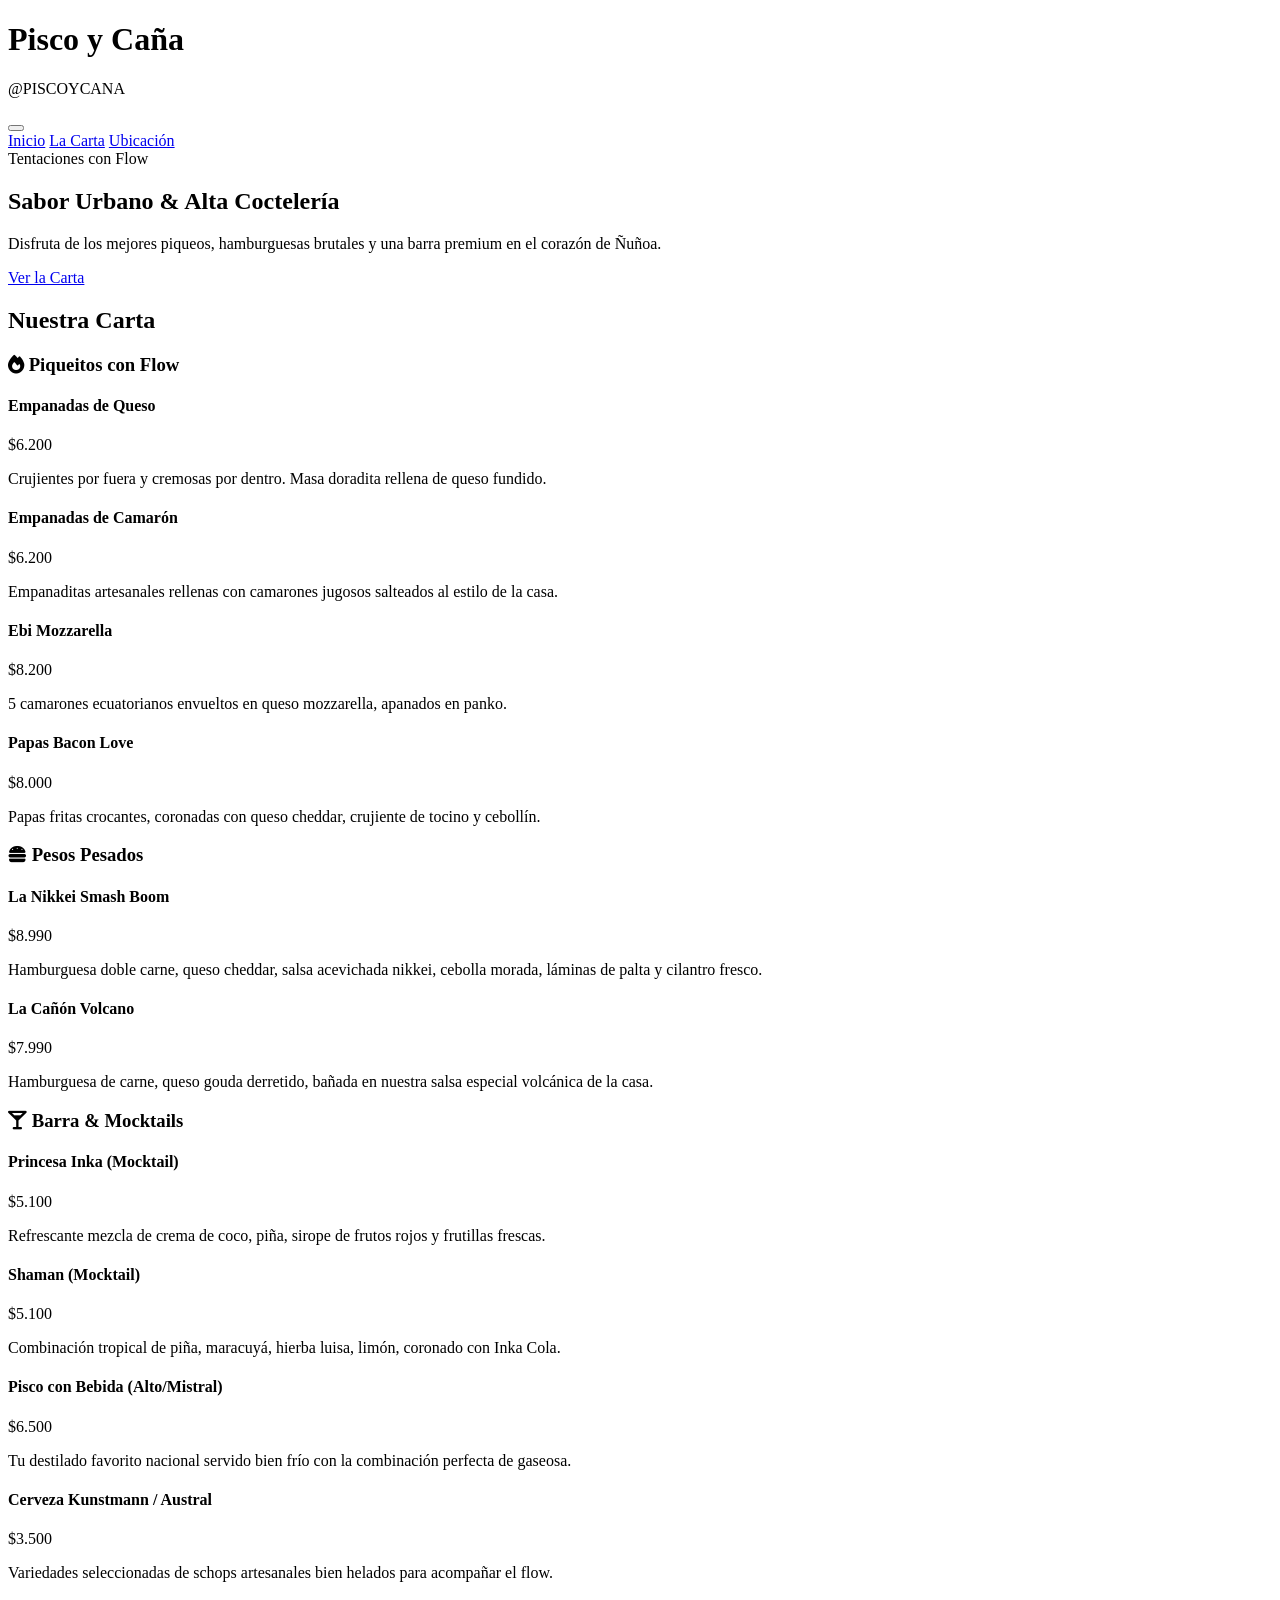
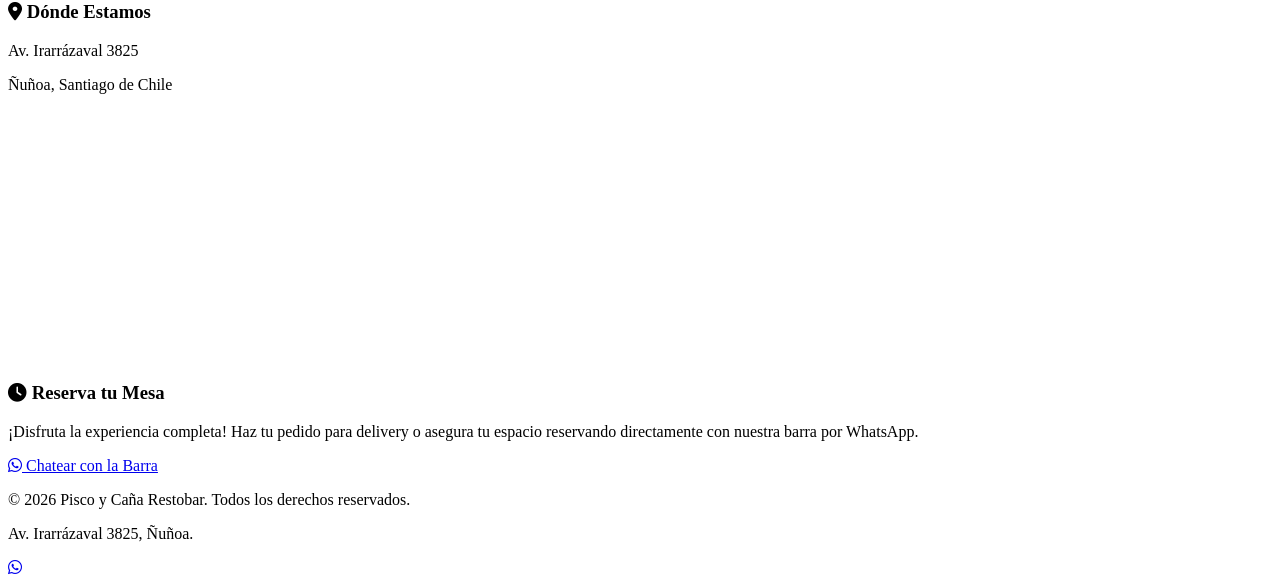
==== commit 7626285b: "Update restaurant details and menu sections" ====
--- a/index.html
+++ b/index.html
@@ -3,113 +3,197 @@
 <head>
     <meta charset="UTF-8">
     <meta name="viewport" content="width=device-width, initial-scale=1.0">
-    <title>Restaurante Festín Limeño | Sabor Peruano en Ñuñoa</title>
-    <link rel="stylesheet" href="styles.css">
+    <title>Pisco y Caña | Restobar Ñuñoa</title>
+    <link rel="stylesheet" href="style.css">
     <link rel="stylesheet" href="https://cdnjs.cloudflare.com/ajax/libs/font-awesome/6.4.0/css/all.min.css">
+    <link href="https://fonts.googleapis.com/css2?family=Montserrat:wght@400;600;800&family=Poppins:wght@300;500;700&display=swap" rel="stylesheet">
 </head>
 <body>
 
-    <a href="https://www.instagram.com/festinlimeno/" target="_blank" class="instagram-floating-btn" title="Síguenos en Instagram">
-        <i class="fa-brands fa-instagram"></i>
-    </a>
+    <header>
+        <div class="header-container">
+            <div class="logo">
+                <h1>Pisco <span>y Caña</span></h1>
+                <p class="tagline">@PISCOYCANA</p>
+            </div>
 
-    <header>
-        <div class="navbar container">
-            <div class="logo"><a href="index.html" style="color:inherit; text-decoration:none;">Festín <span>Limeño</span></a></div>
-            
-            <nav class="nav-scroll">
-                <ul>
-                    <li><a href="index.html#inicio">Inicio</a></li>
-                    <li><a href="carta.html" class="active-link"><i class="fa-solid fa-utensils"></i> Ver Carta</a></li>
-                    <li><a href="index.html#menu">Destacados</a></li>
-                    <li><a href="index.html#contacto">Contacto</a></li>
-                </ul>
+            <button class="nav-toggle" id="navToggle" aria-label="Abrir menú" aria-expanded="false">
+                <span></span>
+                <span></span>
+                <span></span>
+            </button>
+
+            <nav id="mainNav">
+                <a href="#inicio">Inicio</a>
+                <a href="#carta">La Carta</a>
+                <a href="#ubicacion">Ubicación</a>
             </nav>
-
-            <div class="header-actions">
-                <a href="https://www.instagram.com/festinlimeno/" target="_blank" class="nav-insta-icon" title="Instagram">
-                    <i class="fa-brands fa-instagram"></i>
-                </a>
-                <a href="https://wa.me/56929966404" target="_blank" class="btn-header-wsp">
-                    <i class="fa-brands fa-whatsapp"></i> <span>Pedir</span>
-                </a>
-            </div>
         </div>
     </header>
 
     <section id="inicio" class="hero">
-        <div class="hero-content container">
-            <h1>El Auténtico Sabor Peruano</h1>
-            <p>Disfruta de la mejor gastronomía marina y criolla en el corazón de Ñuñoa.</p>
-            <div class="hero-buttons">
-                <a href="carta.html" class="btn-primary"><i class="fa-solid fa-book-open"></i> Explorar la Carta</a>
-                <a href="https://www.instagram.com/festinlimeno/" target="_blank" class="btn-instagram-hero"><i class="fa-brands fa-instagram"></i> Ver Instagram</a>
+        <div class="hero-overlay"></div>
+        <div class="hero-content">
+            <span class="badge">Tentaciones con Flow</span>
+            <h2>Sabor Urbano & Alta Coctelería</h2>
+            <p>Disfruta de los mejores piqueos, hamburguesas brutales y una barra premium en el corazón de Ñuñoa.</p>
+            <a href="#carta" class="btn-primary">Ver la Carta</a>
+        </div>
+    </section>
+
+    <section id="carta" class="menu-section">
+        <div class="section-title">
+            <h2>Nuestra Carta</h2>
+            <div class="divider"></div>
+        </div>
+
+        <div class="menu-category">
+            <h3><i class="fa-solid fa-fire"></i> Piqueitos con Flow</h3>
+            <div class="menu-grid">
+                <div class="menu-item">
+                    <div class="item-header">
+                        <h4>Empanadas de Queso</h4>
+                        <span class="price">$6.200</span>
+                    </div>
+                    <p>Crujientes por fuera y cremosas por dentro. Masa doradita rellena de queso fundido.</p>
+                </div>
+                <div class="menu-item">
+                    <div class="item-header">
+                        <h4>Empanadas de Camarón</h4>
+                        <span class="price">$6.200</span>
+                    </div>
+                    <p>Empanaditas artesanales rellenas con camarones jugosos salteados al estilo de la casa.</p>
+                </div>
+                <div class="menu-item">
+                    <div class="item-header">
+                        <h4>Ebi Mozzarella</h4>
+                        <span class="price">$8.200</span>
+                    </div>
+                    <p>5 camarones ecuatorianos envueltos en queso mozzarella, apanados en panko.</p>
+                </div>
+                <div class="menu-item">
+                    <div class="item-header">
+                        <h4>Papas Bacon Love</h4>
+                        <span class="price">$8.000</span>
+                    </div>
+                    <p>Papas fritas crocantes, coronadas con queso cheddar, crujiente de tocino y cebollín.</p>
+                </div>
+            </div>
+        </div>
+
+        <div class="menu-category">
+            <h3><i class="fa-solid fa-hamburger"></i> Pesos Pesados</h3>
+            <div class="menu-grid">
+                <div class="menu-item">
+                    <div class="item-header">
+                        <h4>La Nikkei Smash Boom</h4>
+                        <span class="price">$8.990</span>
+                    </div>
+                    <p>Hamburguesa doble carne, queso cheddar, salsa acevichada nikkei, cebolla morada, láminas de palta y cilantro fresco.</p>
+                </div>
+                <div class="menu-item">
+                    <div class="item-header">
+                        <h4>La Cañón Volcano</h4>
+                        <span class="price">$7.990</span>
+                    </div>
+                    <p>Hamburguesa de carne, queso gouda derretido, bañada en nuestra salsa especial volcánica de la casa.</p>
+                </div>
+            </div>
+        </div>
+
+        <div class="menu-category">
+            <h3><i class="fa-solid fa-glass-martini-alt"></i> Barra & Mocktails</h3>
+            <div class="menu-grid">
+                <div class="menu-item">
+                    <div class="item-header">
+                        <h4>Princesa Inka (Mocktail)</h4>
+                        <span class="price">$5.100</span>
+                    </div>
+                    <p>Refrescante mezcla de crema de coco, piña, sirope de frutos rojos y frutillas frescas.</p>
+                </div>
+                <div class="menu-item">
+                    <div class="item-header">
+                        <h4>Shaman (Mocktail)</h4>
+                        <span class="price">$5.100</span>
+                    </div>
+                    <p>Combinación tropical de piña, maracuyá, hierba luisa, limón, coronado con Inka Cola.</p>
+                </div>
+                <div class="menu-item">
+                    <div class="item-header">
+                        <h4>Pisco con Bebida (Alto/Mistral)</h4>
+                        <span class="price">$6.500</span>
+                    </div>
+                    <p>Tu destilado favorito nacional servido bien frío con la combinación perfecta de gaseosa.</p>
+                </div>
+                <div class="menu-item">
+                    <div class="item-header">
+                        <h4>Cerveza Kunstmann / Austral</h4>
+                        <span class="price">$3.500</span>
+                    </div>
+                    <p>Variedades seleccionadas de schops artesanales bien helados para acompañar el flow.</p>
+                </div>
             </div>
         </div>
     </section>
 
-    <section id="menu" class="menu-section container">
-        <h2 class="section-title">Nuestras Especialidades</h2>
-        <p class="section-subtitle">Platos preparados con la frescura tradicional de Lima</p>
-        
-        <div class="menu-grid">
-            <div class="menu-card">
-                <div class="card-img" style="background-image: url('https://images.unsplash.com/photo-1544025162-d76694265947?auto=format&fit=crop&q=80&w=600');"></div>
-                <div class="card-info">
-                    <h3>Ceviche Tradicional</h3>
-                    <p>Pescado fresco marinado en limón sutil, cebolla morada, camote y choclo.</p>
-                    <span class="price">$15.000</span>
+    <section id="ubicacion" class="info-section">
+        <div class="info-container">
+            <div class="info-block">
+                <h3><i class="fa-solid fa-location-dot"></i> Dónde Estamos</h3>
+                <p>Av. Irarrázaval 3825</p>
+                <p>Ñuñoa, Santiago de Chile</p>
+                <div class="map-placeholder">
+                    <iframe
+    src="https://maps.google.com/maps?q=Av%20Irarr%C3%A1zaval%203825%20%C3%B1u%C3%B1oa&t=&z=15&ie=UTF-8&iwloc=&output=embed"
+    width="100%" height="250" style="border:0; border-radius: 12px;" allowfullscreen="" loading="lazy">
+</iframe>
                 </div>
             </div>
-
-            <div class="menu-card">
-                <div class="card-img" style="background-image: url('https://images.unsplash.com/photo-1534422298391-e4f8c172dddb?auto=format&fit=crop&q=80&w=600');"></div>
-                <div class="card-info">
-                    <h3>Cevichemix Carretillero</h3>
-                    <p>Ceviche mixto marinado con limón, acompañado con chicharrón de calamar crujiente.</p>
-                    <span class="price">$15.900</span>
-                </div>
-            </div>
-
-            <div class="menu-card">
-                <div class="card-img" style="background-image: url('https://images.unsplash.com/photo-1608897013039-887f21d8c804?auto=format&fit=crop&q=80&w=600');"></div>
-                <div class="card-info">
-                    <h3>Dúo Marino</h3>
-                    <p>Una espectacular combinación doble de Arroz con Mariscos meloso y Ceviche Clásico.</p>
-                    <span class="price">$22.300</span>
-                </div>
-            </div>
-        </div>
-        
-        <div style="margin-top: 40px;">
-            <a href="carta.html" class="btn-primary" style="padding: 12px 28px; font-size: 14px;">Ver Carta Completa</a>
-        </div>
-    </section>
-
-    <section id="contacto" class="info-section">
-        <div class="info-container container">
-            <div class="info-box">
-                <h2>Visítanos</h2>
-                <hr>
-                <p><i class="fa-solid fa-location-dot"></i> <strong>Dirección:</strong> Dr. Pedro Lautaro Ferrer 2061, Ñuñoa (Límite con Providencia), Región Metropolitana.</p>
-                <p><i class="fa-solid fa-clock"></i> <strong>Horario:</strong> Abierto hasta las 11:30 p.m.</p>
-                <p><i class="fa-solid fa-dollar-sign"></i> <strong>Precio promedio:</strong> $12.000 - $25.000 por persona</p>
-                
-                <div class="social-links">
-                    <a href="https://www.instagram.com/festinlimeno/" target="_blank" class="insta-link"><i class="fa-brands fa-instagram"></i> @festinlimeno</a>
-                    <a href="https://wa.me/56929966404" target="_blank" class="wsp-link"><i class="fa-brands fa-whatsapp"></i> Escríbenos</a>
-                </div>
-            </div>
-
-            <div class="map-box">
-                <iframe src="https://www.google.com/maps/embed?pb=!1m18!1m12!1m3!1d3329.1763784112104!2d-70.6105342!3d-33.444747!2m3!1f0!2f0!3f0!3m2!1i1024!2i768!4f13.1!3m3!1m2!1s0x9662cf77f6b9766d%3A0xe54e5884e8bdfdf3!2sDr.%20Pedro%20Lautaro%20Ferrer%202061%2C%20Providencia%2C%20%C3%91u%C3%B1oa%2C%20Regi%C3%B3n%20Metropolitana!5e0!3m2!1ses-419!2scl!4v1710000000000!5m2!1ses-419!2scl" width="100%" height="350" style="border:0; border-radius: 12px;" allowfullscreen="" loading="lazy" referrerpolicy="no-referrer-when-downgrade"></iframe>
+            <div class="info-block">
+                <h3><i class="fa-solid fa-clock"></i> Reserva tu Mesa</h3>
+                <p>¡Disfruta la experiencia completa! Haz tu pedido para delivery o asegura tu espacio reservando directamente con nuestra barra por WhatsApp.</p>
+                <a href="https://wa.me/56967395492?text=Hola%20Pisco%20y%20Ca%C3%B1a%2C%20quiero%20hacer%20una%20reserva%20o%20pedido%20por%20favor" target="_blank" class="btn-whatsapp-large">
+                    <i class="fa-brands fa-whatsapp"></i> Chatear con la Barra
+                </a>
             </div>
         </div>
     </section>
 
     <footer>
-        <p>© 2026 Restaurante Festín Limeño. Todos los derechos reservados.</p>
+        <p>© 2026 Pisco y Caña Restobar. Todos los derechos reservados.</p>
+        <p class="sub-footer">Av. Irarrázaval 3825, Ñuñoa.</p>
     </footer>
 
+    <a href="https://wa.me/56967395492?text=Hola%20Pisco%20y%20Ca%C3%B1a%2C%20me%20gustar%C3%ADa%20hacer%20una%20consulta" class="whatsapp-float" target="_blank" rel="noopener noreferrer" title="Escríbenos por WhatsApp">
+        <i class="fa-brands fa-whatsapp"></i>
+    </a>
+
+    <script>
+        document.addEventListener('DOMContentLoaded', () => {
+            const navToggle = document.getElementById('navToggle');
+            const mainNav = document.getElementById('mainNav');
+            const body = document.body;
+
+            // Función única para alternar estados del menú
+            function toggleMenu() {
+                const isOpen = mainNav.classList.toggle('is-open');
+                navToggle.classList.toggle('is-active', isOpen);
+                navToggle.setAttribute('aria-expanded', isOpen);
+                body.classList.toggle('nav-open', isOpen);
+            }
+
+            // Evento al hacer clic en el botón hamburguesa
+            navToggle.addEventListener('click', toggleMenu);
+
+            // Cerrar menú automáticamente cuando se hace clic en cualquier enlace interno de navegación
+            mainNav.querySelectorAll('a').forEach(link => {
+                link.addEventListener('click', () => {
+                    if (mainNav.classList.contains('is-open')) {
+                        toggleMenu();
+                    }
+                });
+            });
+        });
+    </script>
 </body>
-</html>+</html>
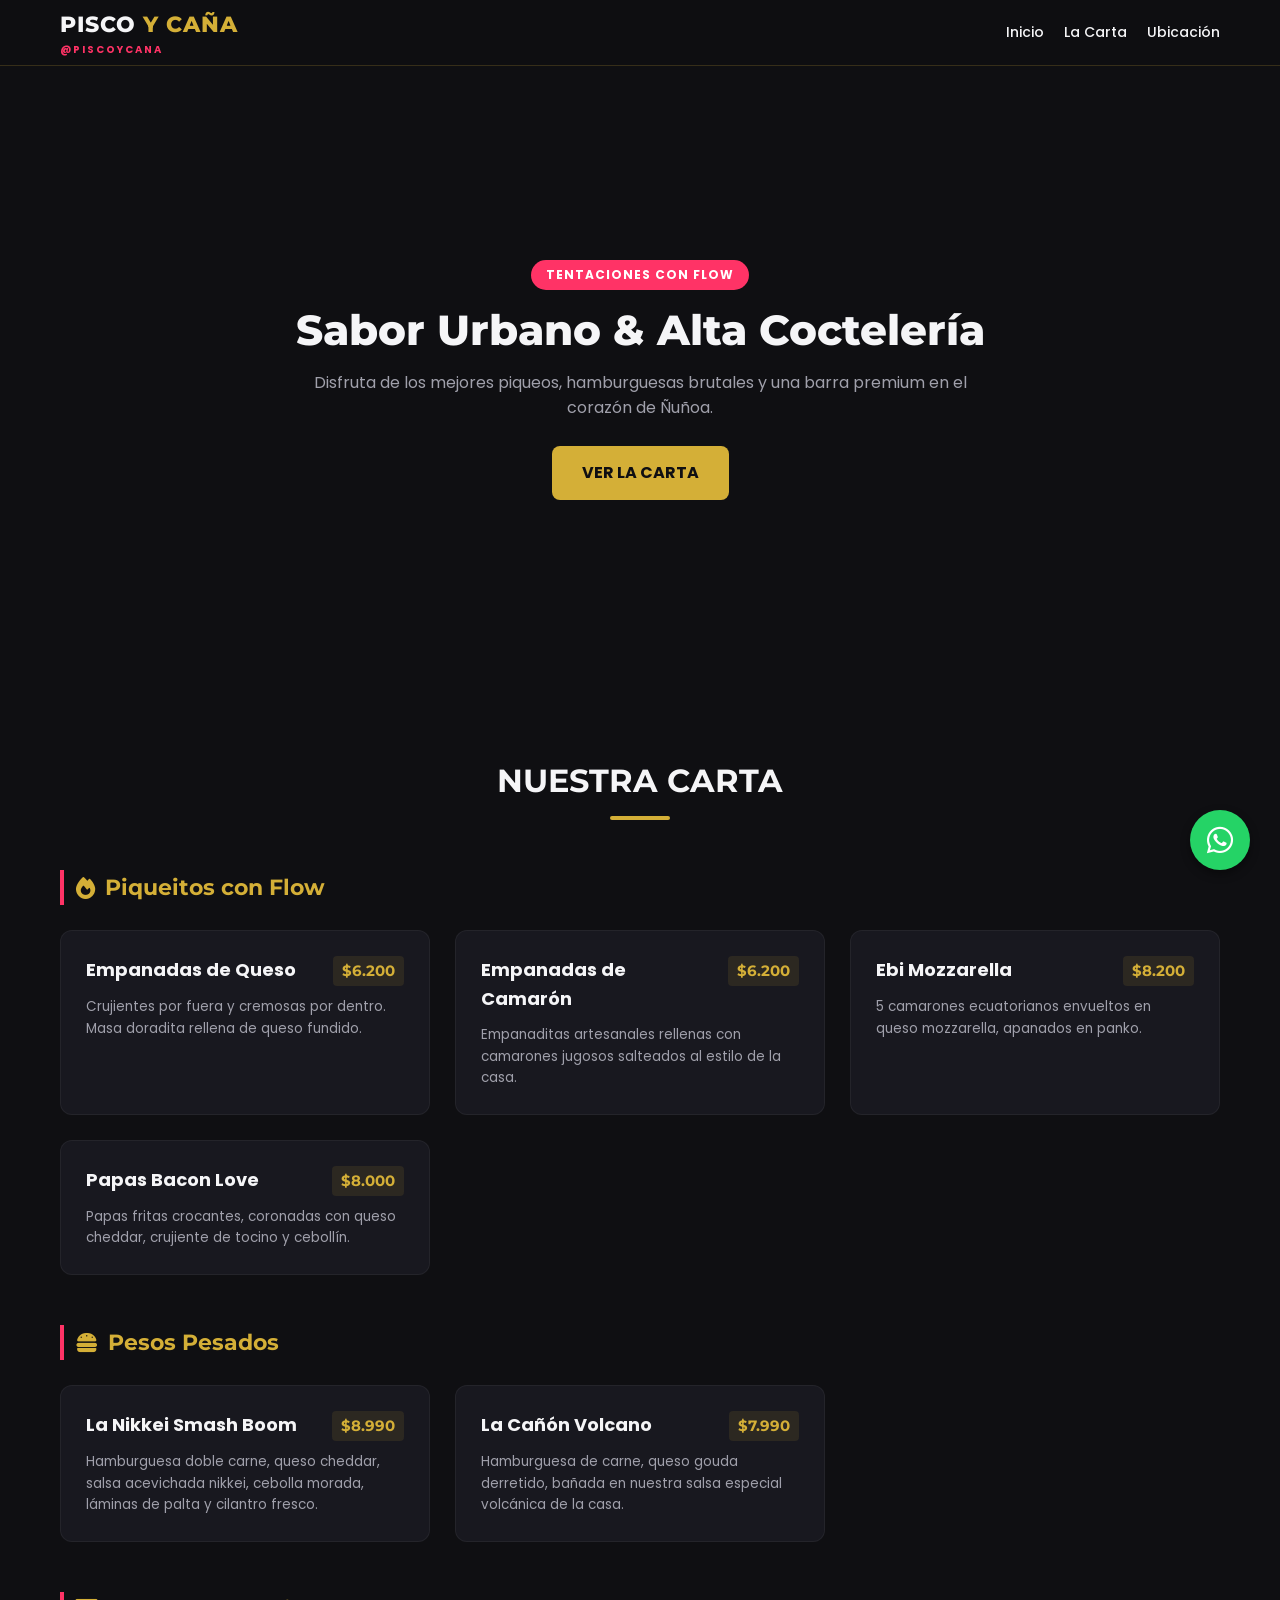
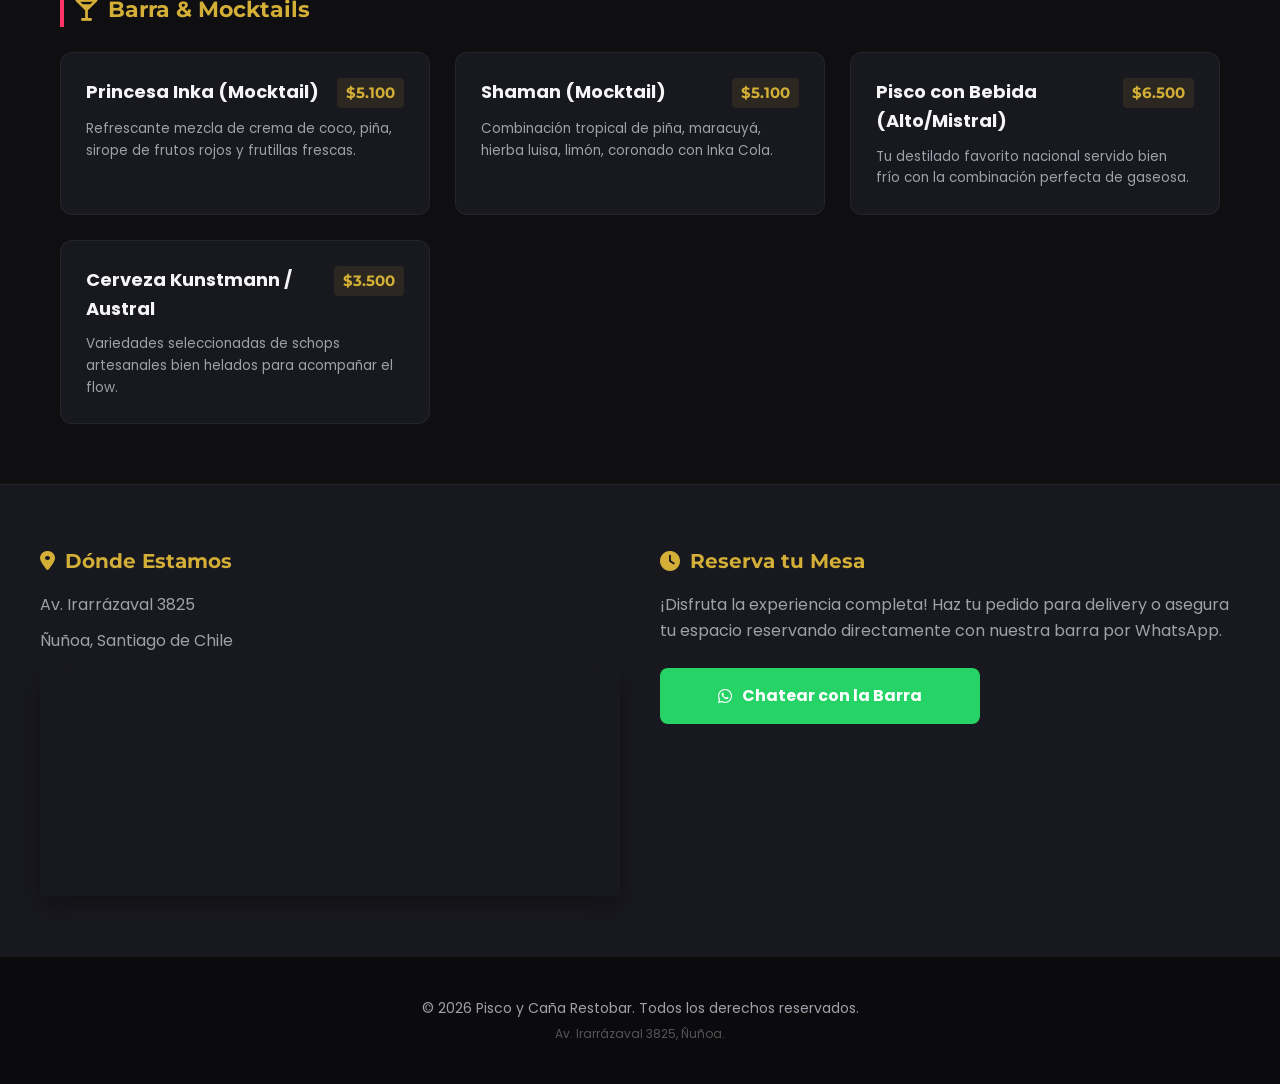
==== commit 191835c4: "Update stylesheet link from style.css to styles.css" ====
--- a/index.html
+++ b/index.html
@@ -4,7 +4,7 @@
     <meta charset="UTF-8">
     <meta name="viewport" content="width=device-width, initial-scale=1.0">
     <title>Pisco y Caña | Restobar Ñuñoa</title>
-    <link rel="stylesheet" href="style.css">
+    <link rel="stylesheet" href="styles.css">
     <link rel="stylesheet" href="https://cdnjs.cloudflare.com/ajax/libs/font-awesome/6.4.0/css/all.min.css">
     <link href="https://fonts.googleapis.com/css2?family=Montserrat:wght@400;600;800&family=Poppins:wght@300;500;700&display=swap" rel="stylesheet">
 </head>
--- a/styles.css
+++ b/styles.css
@@ -0,0 +1,521 @@
+/* RESET GENERAL */
+* {
+    margin: 0;
+    padding: 0;
+    box-sizing: border-box;
+    scroll-behavior: smooth;
+}
+
+:root {
+    --bg-dark: #0f0f12;
+    --bg-card: #18181f;
+    --accent-gold: #d4af37;
+    --accent-neon: #ff3366;
+    --text-white: #f5f5f7;
+    --text-muted: #a0a0ab;
+    --font-heading: 'Montserrat', sans-serif;
+    --font-body: 'Poppins', sans-serif;
+    --header-height: 65px;
+}
+
+html {
+    -webkit-text-size-adjust: 100%;
+}
+
+body {
+    background-color: var(--bg-dark);
+    color: var(--text-white);
+    font-family: var(--font-body);
+    line-height: 1.6;
+    overflow-x: hidden;
+}
+
+/* Evita el scroll del fondo cuando el menú móvil está abierto */
+body.nav-open {
+    overflow: hidden;
+}
+
+img {
+    max-width: 100%;
+    display: block;
+}
+
+/* HEADER Y NAVEGACIÓN */
+header {
+    background-color: rgba(15, 15, 18, 0.95);
+    position: fixed;
+    top: 0;
+    width: 100%;
+    z-index: 1000;
+    border-bottom: 1px solid rgba(212, 175, 55, 0.2);
+    backdrop-filter: blur(8px);
+}
+
+.header-container {
+    max-width: 1200px;
+    margin: 0 auto;
+    display: flex;
+    justify-content: space-between;
+    align-items: center;
+    padding: 12px 20px;
+    height: var(--header-height);
+}
+
+.logo h1 {
+    font-family: var(--font-heading);
+    font-size: clamp(18px, 4vw, 22px);
+    font-weight: 800;
+    text-transform: uppercase;
+    letter-spacing: 1px;
+    white-space: nowrap;
+}
+
+.logo span {
+    color: var(--accent-gold);
+}
+
+.logo .tagline {
+    font-size: 10px;
+    color: var(--accent-neon);
+    letter-spacing: 2px;
+    font-weight: bold;
+}
+
+nav {
+    display: flex;
+    align-items: center;
+}
+
+nav a {
+    color: var(--text-white);
+    text-decoration: none;
+    margin-left: 20px;
+    font-weight: 500;
+    font-size: 14px;
+    transition: color 0.3s;
+}
+
+nav a:hover {
+    color: var(--accent-gold);
+}
+
+/* Botón hamburguesa (oculto en escritorio) */
+.nav-toggle {
+    display: none;
+    flex-direction: column;
+    justify-content: center;
+    align-items: center;
+    gap: 5px;
+    width: 44px;
+    height: 44px;
+    background: none;
+    border: none;
+    cursor: pointer;
+    z-index: 1001;
+}
+
+.nav-toggle span {
+    display: block;
+    width: 26px;
+    height: 2px;
+    background-color: var(--text-white);
+    border-radius: 2px;
+    transition: transform 0.3s ease, opacity 0.3s ease;
+}
+
+/* Animaciones del botón hamburguesa activo */
+.nav-toggle.is-active span:nth-child(1) {
+    transform: translateY(7px) rotate(45deg);
+}
+
+.nav-toggle.is-active span:nth-child(2) {
+    opacity: 0;
+}
+
+.nav-toggle.is-active span:nth-child(3) {
+    transform: translateY(-7px) rotate(-45deg);
+}
+
+/* HERO SECTION */
+.hero {
+    min-height: 70vh;
+    min-height: 70dvh;
+    background: url('https://images.unsplash.com/photo-1514362545857-3bc16c4c7d1b?q=80&w=1200') no-repeat center center/cover;
+    position: relative;
+    display: flex;
+    align-items: center;
+    justify-content: center;
+    text-align: center;
+    padding: 40px 20px;
+    margin-top: var(--header-height);
+}
+
+.hero-overlay {
+    position: absolute;
+    top: 0;
+    left: 0;
+    width: 100%;
+    height: 100%;
+    background: linear-gradient(to bottom, rgba(15,15,18,0.6), rgba(15,15,18,1));
+}
+
+.hero-content {
+    position: relative;
+    z-index: 10;
+    max-width: 700px;
+}
+
+.badge {
+    background-color: var(--accent-neon);
+    color: white;
+    padding: 5px 15px;
+    border-radius: 50px;
+    font-size: 12px;
+    font-weight: bold;
+    text-transform: uppercase;
+    display: inline-block;
+    margin-bottom: 15px;
+    letter-spacing: 1px;
+}
+
+.hero h2 {
+    font-family: var(--font-heading);
+    font-size: clamp(26px, 6vw, 42px);
+    font-weight: 800;
+    margin-bottom: 15px;
+    line-height: 1.2;
+}
+
+.hero p {
+    color: var(--text-muted);
+    font-size: clamp(14px, 3.5vw, 16px);
+    margin-bottom: 25px;
+}
+
+.btn-primary {
+    background-color: var(--accent-gold);
+    color: var(--bg-dark);
+    padding: 14px 30px;
+    border-radius: 8px;
+    text-decoration: none;
+    font-weight: 700;
+    text-transform: uppercase;
+    transition: transform 0.3s, background-color 0.3s;
+    display: inline-block;
+}
+
+.btn-primary:hover {
+    transform: translateY(-2px);
+    background-color: #fff;
+}
+
+/* CARTA SECCIÓN */
+.menu-section {
+    max-width: 1200px;
+    margin: 60px auto;
+    padding: 0 20px;
+}
+
+.section-title {
+    text-align: center;
+    margin-bottom: 50px;
+}
+
+.section-title h2 {
+    font-family: var(--font-heading);
+    font-size: clamp(24px, 5vw, 32px);
+    text-transform: uppercase;
+}
+
+.divider {
+    width: 60px;
+    height: 4px;
+    background-color: var(--accent-gold);
+    margin: 10px auto 0;
+    border-radius: 2px;
+}
+
+.menu-category {
+    margin-bottom: 50px;
+}
+
+.menu-category h3 {
+    font-family: var(--font-heading);
+    color: var(--accent-gold);
+    font-size: clamp(18px, 4vw, 22px);
+    margin-bottom: 25px;
+    border-left: 4px solid var(--accent-neon);
+    padding-left: 12px;
+    display: flex;
+    align-items: center;
+    gap: 10px;
+}
+
+.menu-grid {
+    display: grid;
+    grid-template-columns: repeat(auto-fill, minmax(340px, 1fr));
+    gap: 25px;
+}
+
+.menu-item {
+    background-color: var(--bg-card);
+    padding: 25px;
+    border-radius: 12px;
+    border: 1px solid rgba(255, 255, 255, 0.05);
+    transition: transform 0.3s, border-color 0.3s;
+}
+
+.menu-item:hover {
+    transform: translateY(-4px);
+    border-color: rgba(212, 175, 55, 0.3);
+}
+
+.item-header {
+    display: flex;
+    justify-content: space-between;
+    align-items: flex-start;
+    gap: 10px;
+    margin-bottom: 10px;
+}
+
+.item-header h4 {
+    font-size: clamp(16px, 4vw, 18px);
+    font-weight: 700;
+    color: var(--text-white);
+}
+
+.price {
+    color: var(--accent-gold);
+    font-weight: 700;
+    font-family: var(--font-heading);
+    font-size: 15px;
+    background-color: rgba(212, 175, 55, 0.1);
+    padding: 3px 9px;
+    border-radius: 4px;
+    white-space: nowrap;
+    flex-shrink: 0;
+}
+
+.menu-item p {
+    color: var(--text-muted);
+    font-size: 13.5px;
+}
+
+/* INFORMACIÓN & RESERVAS */
+.info-section {
+    background-color: var(--bg-card);
+    padding: 60px 20px;
+    border-top: 1px solid rgba(255, 255, 255, 0.05);
+}
+
+.info-container {
+    max-width: 1200px;
+    margin: 0 auto;
+    display: grid;
+    grid-template-columns: repeat(auto-fit, minmax(300px, 1fr));
+    gap: 40px;
+}
+
+.info-block h3 {
+    font-family: var(--font-heading);
+    color: var(--accent-gold);
+    font-size: clamp(18px, 4vw, 20px);
+    margin-bottom: 15px;
+    display: flex;
+    align-items: center;
+    gap: 10px;
+}
+
+.info-block p {
+    color: var(--text-muted);
+    margin-bottom: 10px;
+}
+
+.map-placeholder {
+    margin-top: 15px;
+    box-shadow: 0 10px 20px rgba(0,0,0,0.3);
+}
+
+.map-placeholder iframe {
+    width: 100%;
+    height: 100%;
+    min-height: 220px;
+}
+
+.btn-whatsapp-large {
+    background-color: #25d366;
+    color: white;
+    padding: 15px 25px;
+    border-radius: 8px;
+    text-decoration: none;
+    font-weight: 700;
+    display: inline-flex;
+    align-items: center;
+    justify-content: center;
+    gap: 10px;
+    margin-top: 15px;
+    width: 100%;
+    max-width: 320px;
+    transition: background-color 0.3s, transform 0.3s;
+}
+
+.btn-whatsapp-large:hover {
+    background-color: #1ebd58;
+    transform: translateY(-2px);
+}
+
+/* FOOTER */
+footer {
+    text-align: center;
+    padding: 40px 20px;
+    border-top: 1px solid rgba(255, 255, 255, 0.05);
+    background-color: #0b0b0d;
+}
+
+footer p {
+    font-size: 14px;
+    color: var(--text-muted);
+}
+
+.sub-footer {
+    font-size: 12px;
+    color: rgba(255, 255, 255, 0.3);
+    margin-top: 5px;
+}
+
+/* BOTÓN FLOTANTE WHATSAPP */
+.whatsapp-float {
+    position: fixed;
+    width: 60px;
+    height: 60px;
+    bottom: 30px;
+    right: 30px;
+    background-color: #25d366;
+    color: #fff;
+    border-radius: 50px;
+    text-align: center;
+    font-size: 30px;
+    box-shadow: 0px 4px 10px rgba(0, 0, 0, 0.4);
+    z-index: 100;
+    display: flex;
+    align-items: center;
+    justify-content: center;
+    text-decoration: none;
+    transition: transform 0.3s ease;
+}
+
+.whatsapp-float:hover {
+    transform: scale(1.1);
+    background-color: #1ebd58;
+}
+
+/* ============================= */
+/* RESPONSIVE DESIGN — TABLET    */
+/* ============================= */
+@media (max-width: 900px) {
+    .menu-grid {
+        grid-template-columns: repeat(auto-fill, minmax(280px, 1fr));
+    }
+}
+
+/* ============================= */
+/* RESPONSIVE DESIGN — MÓVIL     */
+/* ============================= */
+@media (max-width: 768px) {
+    .header-container {
+        padding: 10px 20px;
+    }
+
+    .nav-toggle {
+        display: flex; /* Muestra el botón hamburguesa */
+    }
+
+    nav {
+        position: fixed;
+        top: var(--header-height);
+        left: 0;
+        width: 100%;
+        height: calc(100dvh - var(--header-height));
+        background-color: rgba(15, 15, 18, 0.98);
+        backdrop-filter: blur(10px);
+        flex-direction: column;
+        justify-content: center;
+        align-items: center;
+        gap: 15px;
+        transform: translateX(100%); /* Oculto por defecto hacia la derecha */
+        opacity: 0;
+        visibility: hidden;
+        transition: transform 0.35s ease, opacity 0.35s ease, visibility 0.35s;
+    }
+
+    /* Clase que se activa con JavaScript */
+    nav.is-open {
+        transform: translateX(0);
+        opacity: 1;
+        visibility: visible;
+    }
+
+    nav a {
+        margin-left: 0;
+        font-size: 20px;
+        padding: 14px 0;
+        width: 100%;
+        text-align: center;
+    }
+
+    .hero {
+        min-height: 65dvh;
+        padding: 30px 20px;
+    }
+
+    .menu-section {
+        margin: 45px auto;
+    }
+
+    .menu-grid {
+        grid-template-columns: 1fr;
+        gap: 18px;
+    }
+
+    .menu-item {
+        padding: 20px;
+    }
+
+    .info-section {
+        padding: 45px 20px;
+    }
+
+    .info-container {
+        gap: 35px;
+    }
+
+    .btn-whatsapp-large {
+        width: 100%;
+        max-width: none;
+    }
+
+    .whatsapp-float {
+        width: 52px;
+        height: 52px;
+        font-size: 26px;
+        bottom: 20px;
+        right: 20px;
+    }
+}
+
+/* ============================= */
+/* RESPONSIVE DESIGN — MÓVIL XS  */
+/* ============================= */
+@media (max-width: 400px) {
+    .logo .tagline {
+        display: none;
+    }
+
+    .item-header {
+        flex-wrap: wrap;
+    }
+
+    .menu-item {
+        padding: 16px;
+    }
+}
